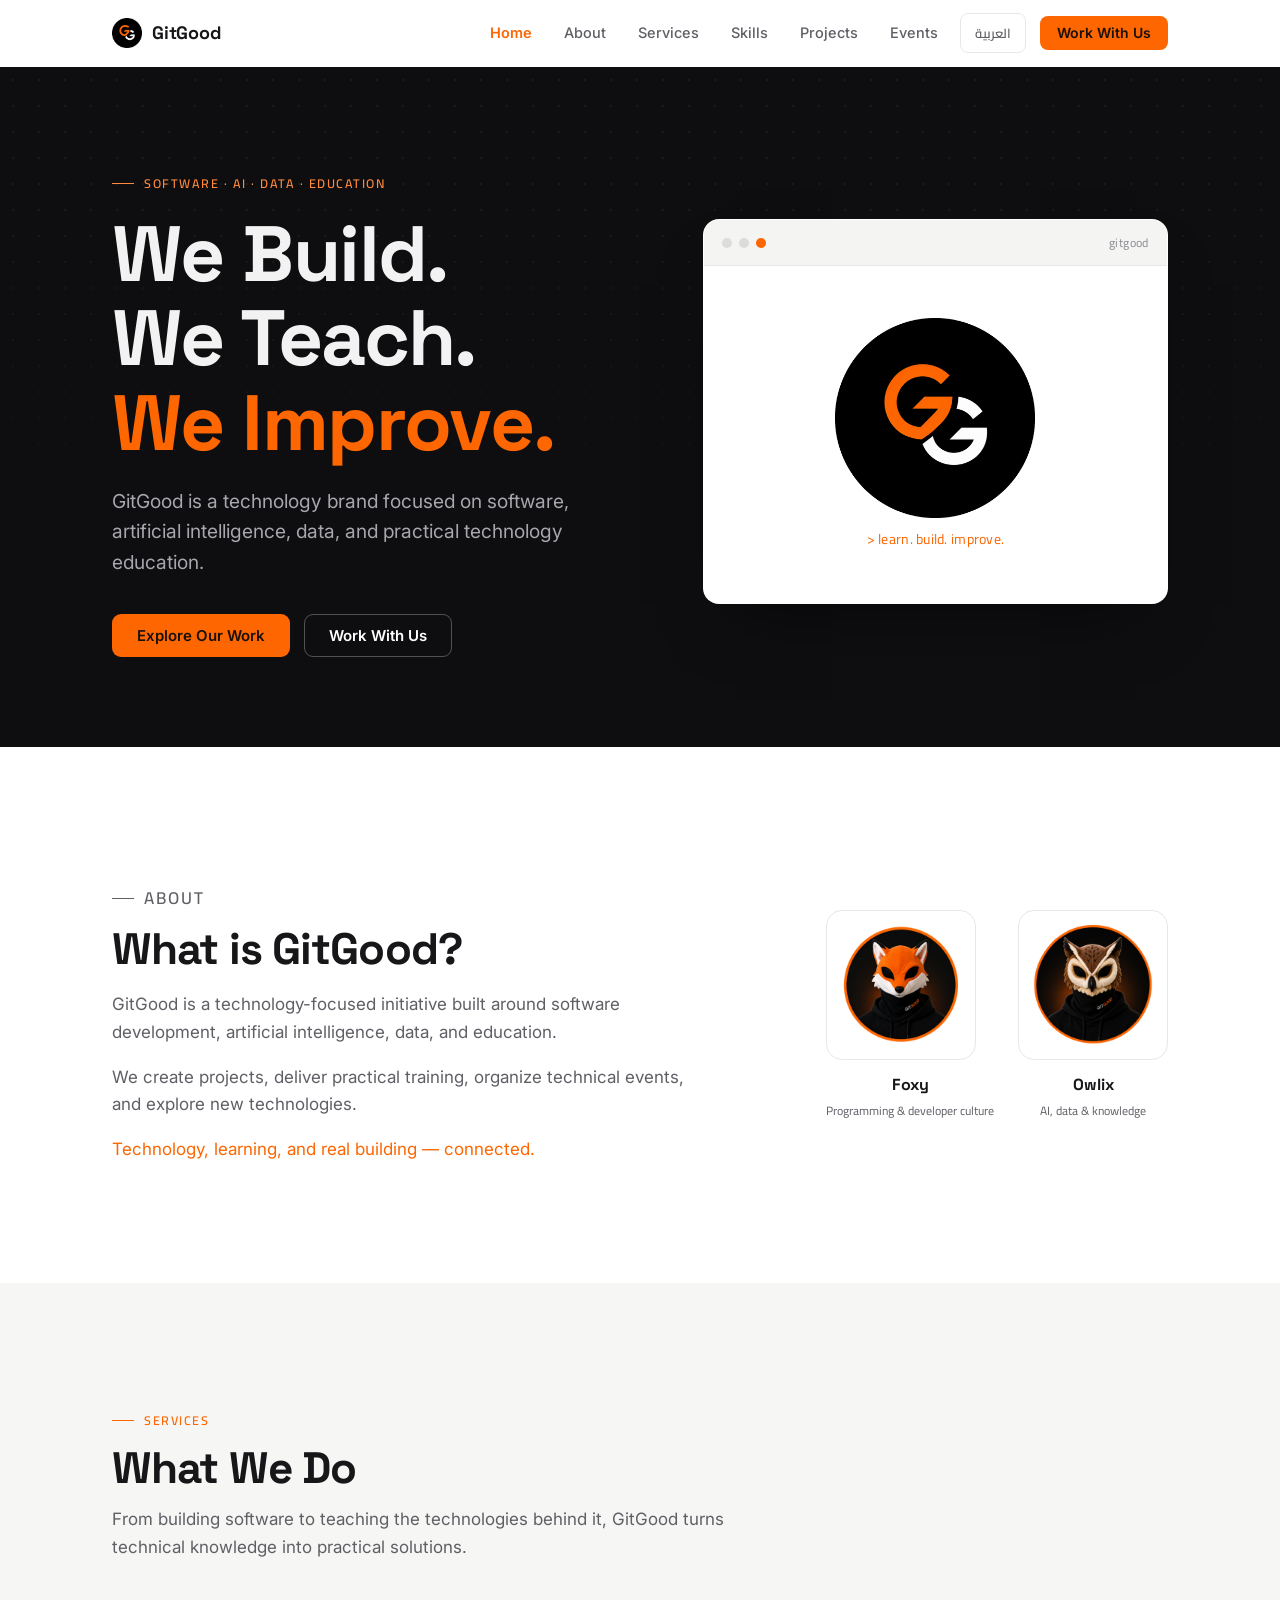
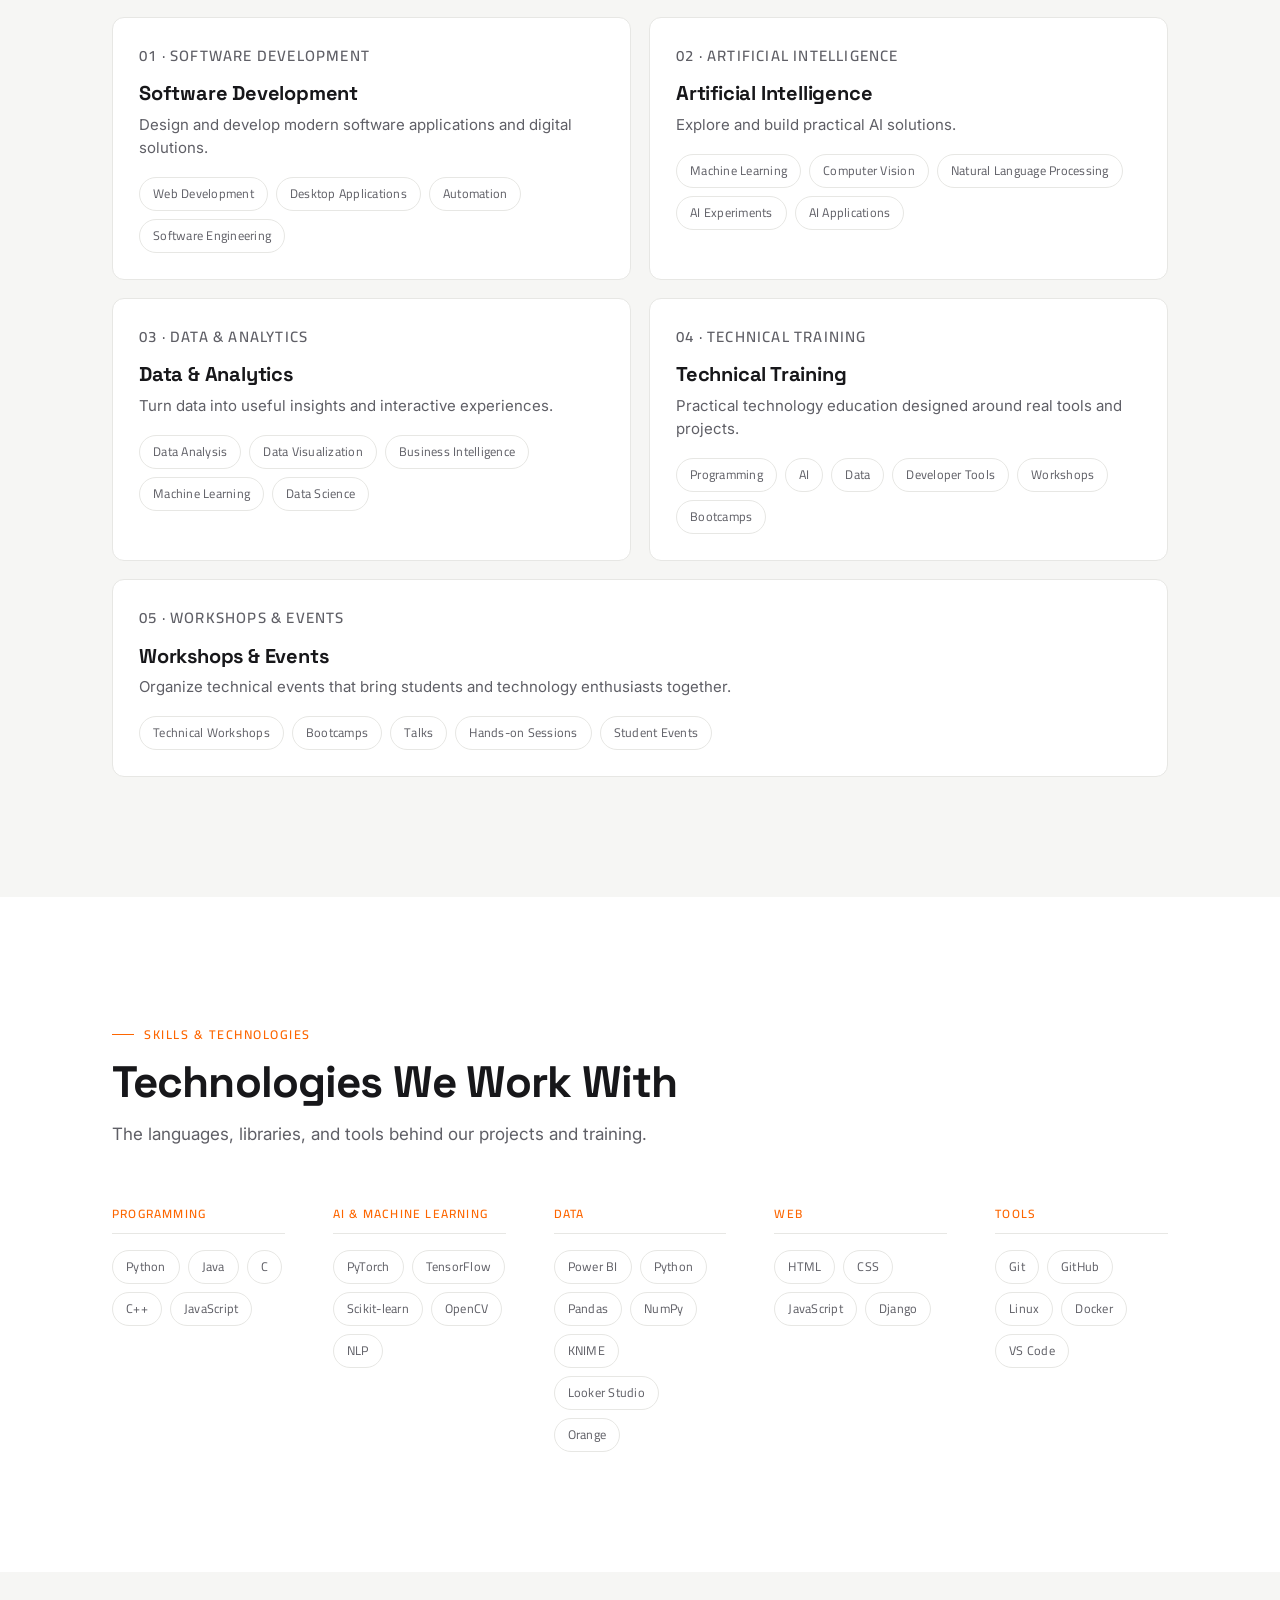
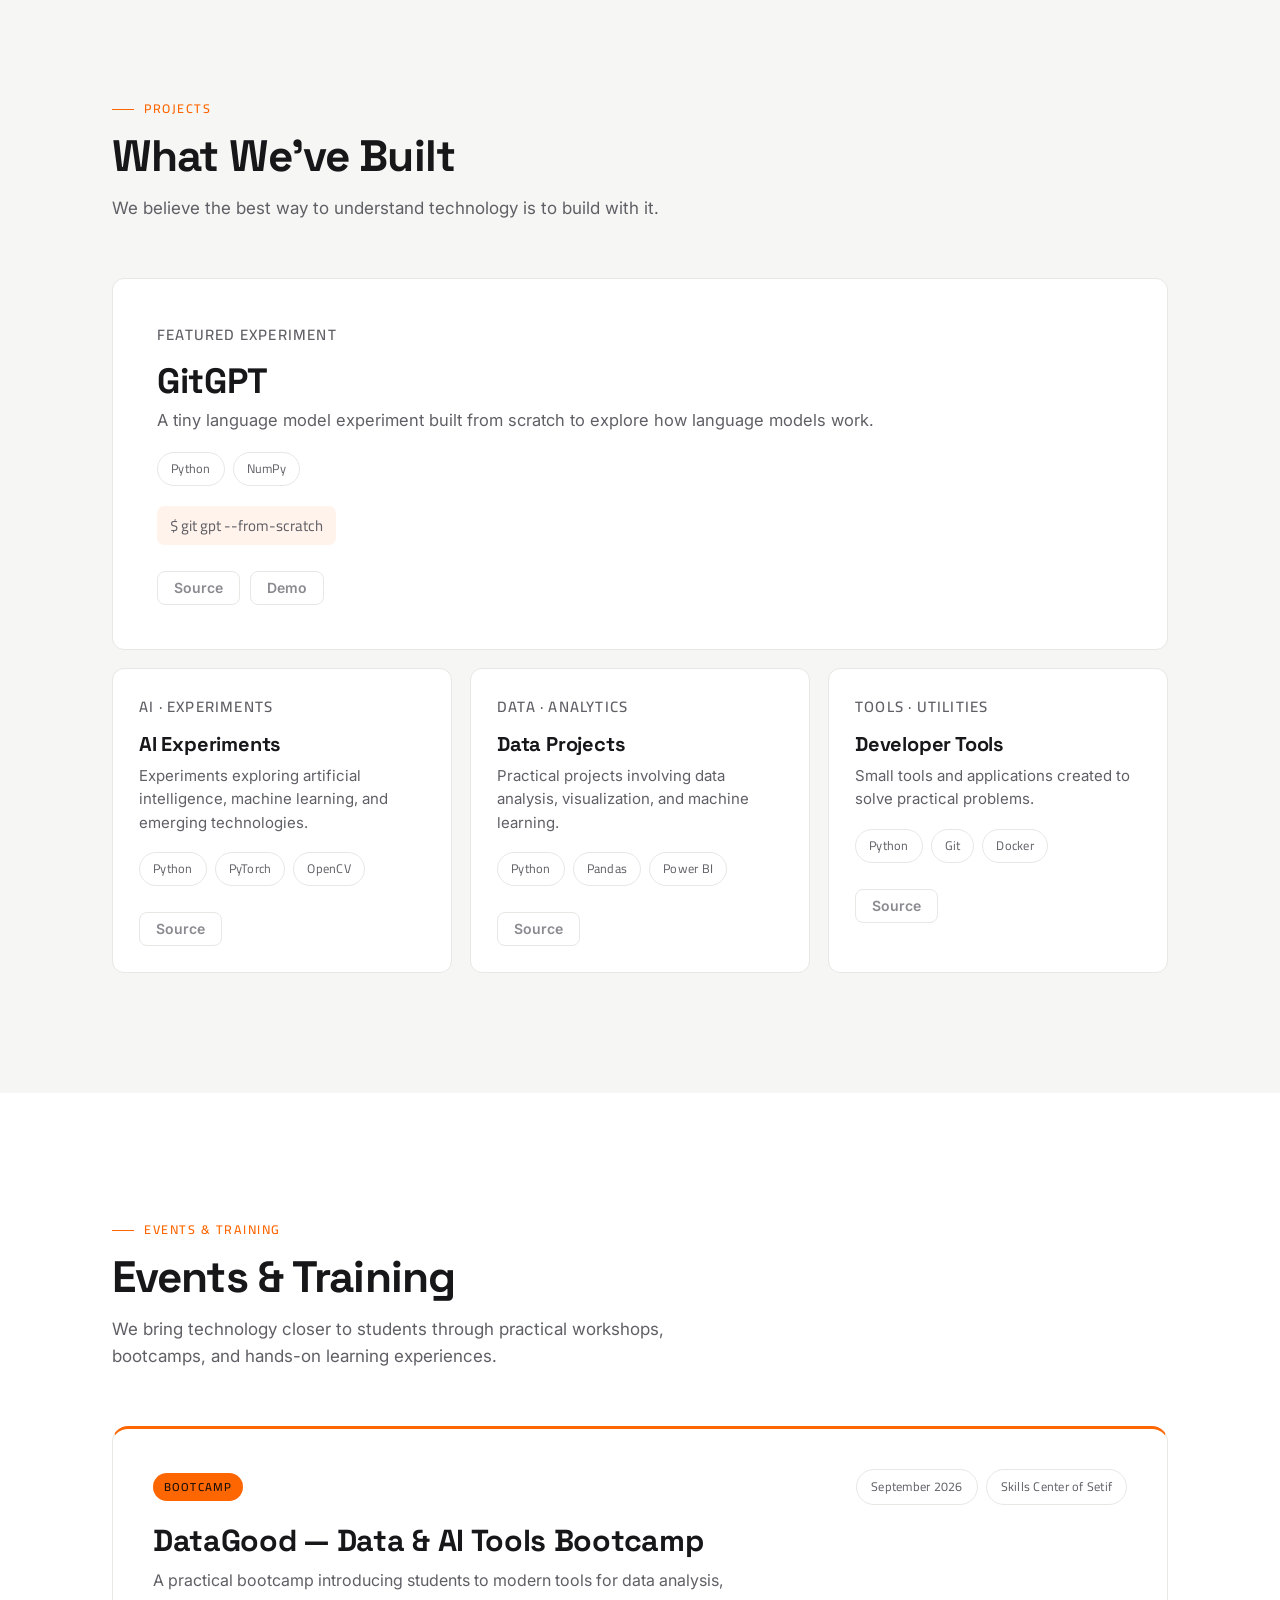
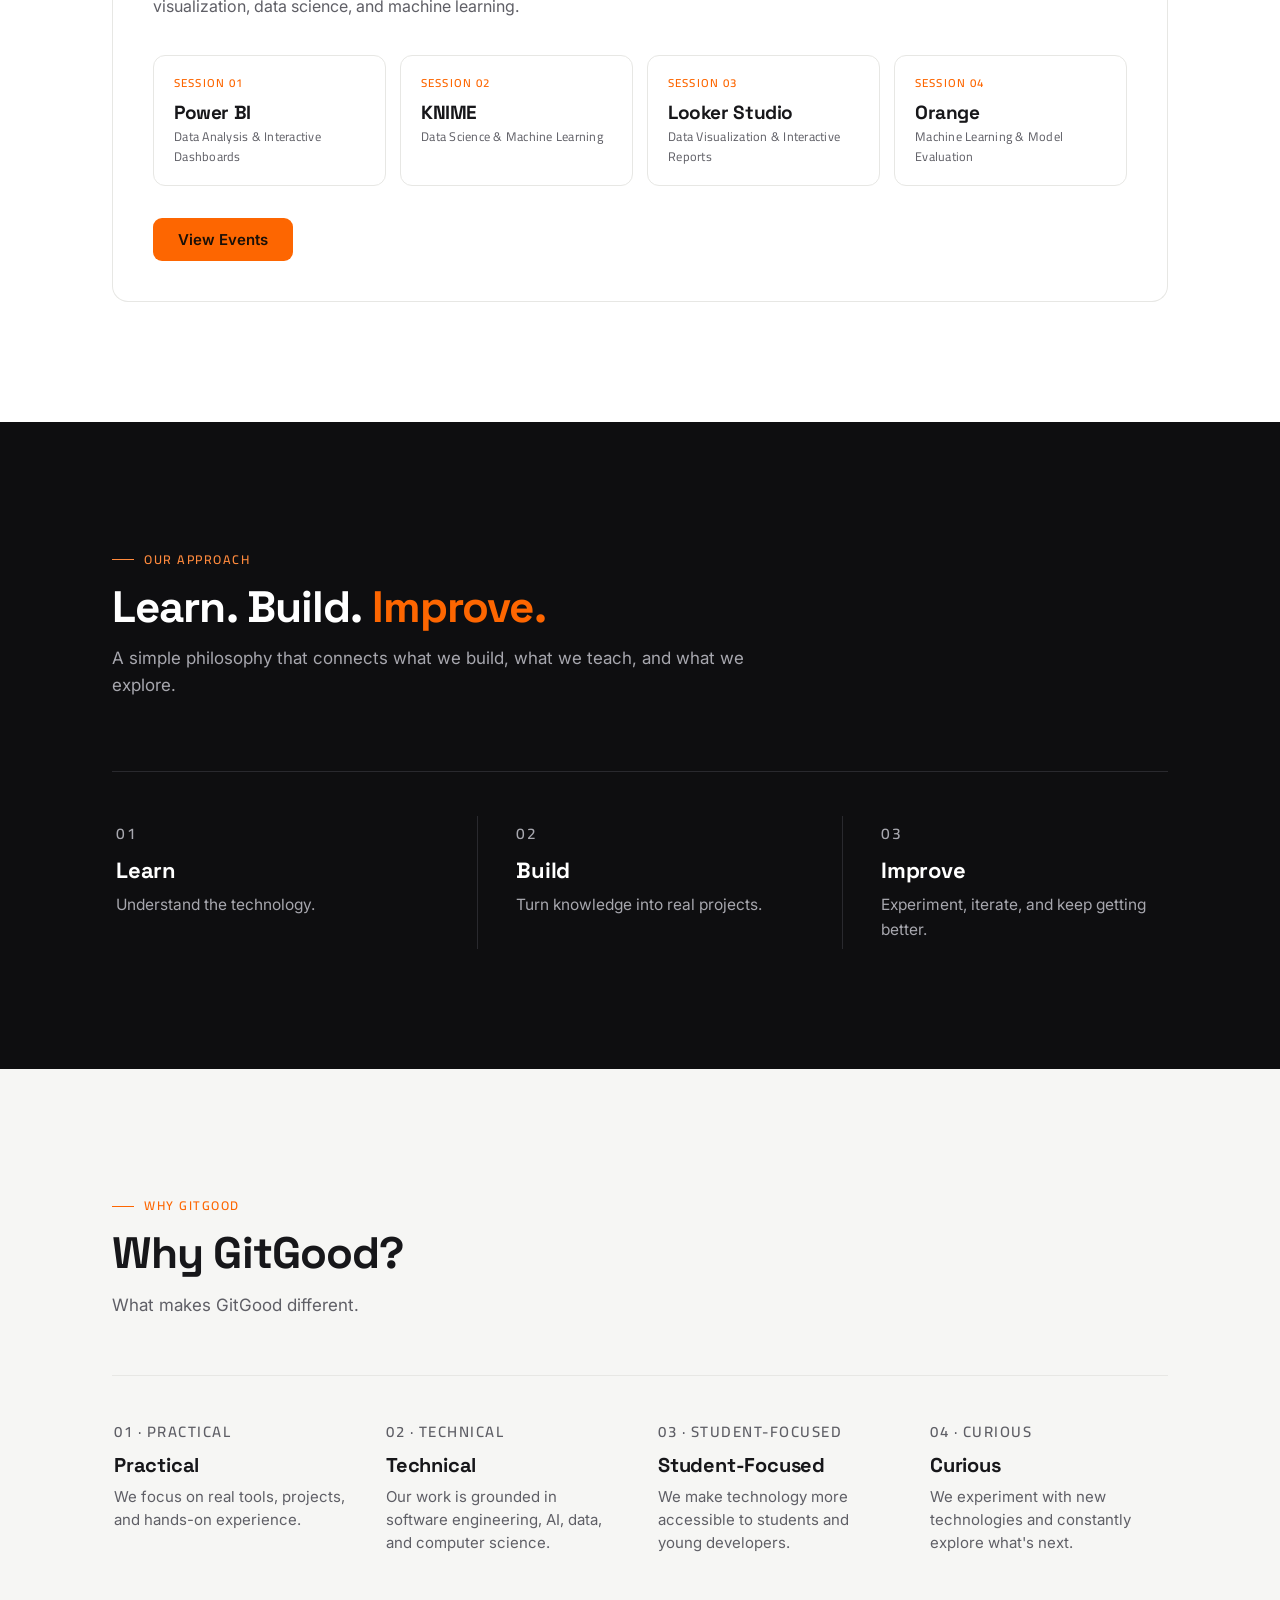
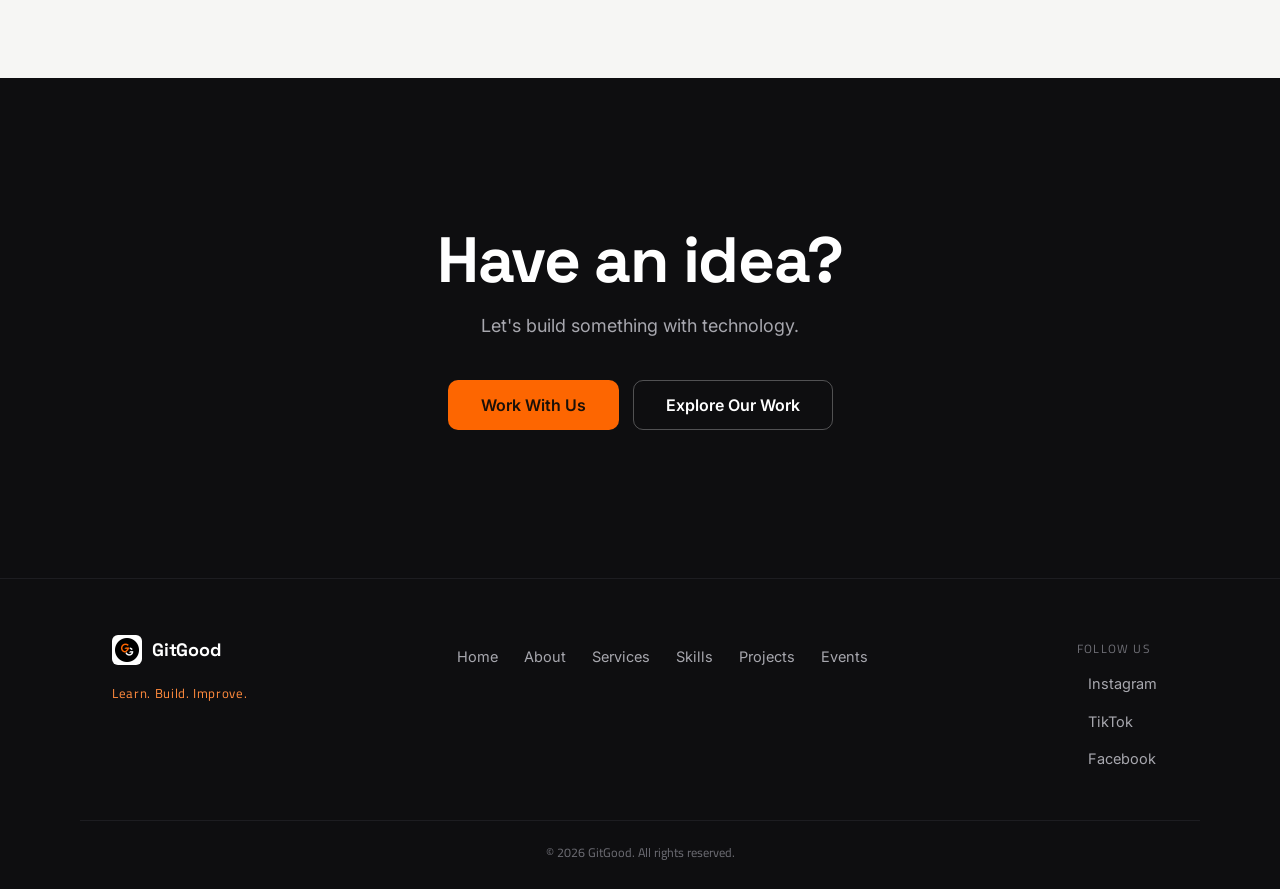
==== index.html @ 2ce205e5 "Add files via upload" ====
<!DOCTYPE html>
<html lang="en">
<head>
  <meta charset="UTF-8">
  <meta name="viewport" content="width=device-width, initial-scale=1.0">
  <title>GitGood — We Build. We Teach. We Improve.</title>
  <meta name="description" content="GitGood is a technology brand focused on software development, artificial intelligence, data, and practical technology education — building projects, teaching, and exploring what's next.">
  <meta name="theme-color" content="#0e0e10">
  <link rel="canonical" href="https://gitgood.io/">

  <meta property="og:type" content="website">
  <meta property="og:site_name" content="GitGood">
  <meta property="og:title" content="GitGood — We Build. We Teach. We Improve.">
  <meta property="og:description" content="GitGood is a technology brand focused on software, artificial intelligence, data, and practical technology education.">
  <meta property="og:url" content="https://gitgood.io/">
  <meta property="og:image" content="assets/og-image.png">
  <meta name="twitter:card" content="summary_large_image">

  <link rel="icon" href="assets/favicon.ico" sizes="any">
  <link rel="icon" type="image/png" sizes="32x32" href="assets/favicon-32.png">
  <link rel="apple-touch-icon" href="assets/favicon-180.png">

  <link rel="preconnect" href="https://fonts.googleapis.com">
  <link rel="preconnect" href="https://fonts.gstatic.com" crossorigin>
  <link href="https://fonts.googleapis.com/css2?family=Inter:wght@400;500;600&family=Space+Grotesk:wght@500;600;700&family=Cairo:wght@400;500;600;700&display=swap" rel="stylesheet">

  <link rel="stylesheet" href="css/style.css">
  <script>document.documentElement.classList.add('js');</script>
  <script>
    (function () {
      var l = null;
      try { l = localStorage.getItem('gitgood-lang'); } catch (e) {}
      if (!(l === 'ar' || l === 'en')) {
        l = (navigator.language && navigator.language.toLowerCase().indexOf('ar') === 0) ? 'ar' : 'en';
      }
      if (l === 'ar') {
        document.documentElement.lang = 'ar';
        document.documentElement.dir = 'rtl';
      }
    })();
  </script>
</head>
<body>
  <a class="skip-link" href="#main" data-i18n="skip">Skip to content</a>

  <header class="site-header" id="top">
    <div class="container nav-bar">
      <a class="brand" href="#top" aria-label="GitGood — home" data-i18n-attr="aria-label" data-i18n-attr-key="brand-aria">
        <img src="assets/images/gitgood-logo.png" alt="GitGood logo" width="30" height="30" class="brand-mark">
        <span class="brand-name">GitGood</span>
      </a>

      <nav class="site-nav" id="siteNav" aria-label="Primary">
        <a href="#home" class="nav-link is-active" data-i18n="nav.home">Home</a>
        <a href="#about" class="nav-link" data-i18n="nav.about">About</a>
        <a href="#services" class="nav-link" data-i18n="nav.services">Services</a>
        <a href="#skills" class="nav-link" data-i18n="nav.skills">Skills</a>
        <a href="#projects" class="nav-link" data-i18n="nav.projects">Projects</a>
        <a href="#events" class="nav-link" data-i18n="nav.events">Events</a>
        <button type="button" class="lang-toggle" data-lang-toggle>العربية</button>
        <a href="https://wa.me/213671730438" target="_blank" rel="noopener" class="btn btn-primary btn-sm nav-cta" data-i18n="work-with-us">Work With Us</a>
      </nav>

      <button class="nav-toggle" type="button" aria-expanded="false" aria-controls="siteNav" aria-label="Menu">
        <span class="toggle-bar"></span>
        <span class="toggle-bar"></span>
        <span class="toggle-bar"></span>
      </button>
    </div>
  </header>

  <main id="main">

    <!-- Hero -->
    <section class="hero" id="home">
      <div class="container hero-inner">
        <div class="hero-copy">
          <p class="kicker kicker-dark" data-i18n="hero-kicker">Software · AI · Data · Education</p>
          <h1 data-i18n-html="hero-title">We Build. We Teach. <em>We Improve.</em></h1>
          <p class="hero-sub" data-i18n="hero-sub">
            GitGood is a technology brand focused on software, artificial intelligence, data,
            and practical technology education.
          </p>
          <div class="hero-actions">
            <a href="#projects" class="btn btn-primary" data-i18n="explore-our-work">Explore Our Work</a>
            <a href="https://wa.me/213671730438" target="_blank" rel="noopener" class="btn btn-ghost" data-i18n="work-with-us">Work With Us</a>
          </div>
        </div>

        <div class="hero-visual">
          <div class="panel">
            <div class="panel-bar">
              <span class="dot" aria-hidden="true"></span>
              <span class="dot" aria-hidden="true"></span>
              <span class="dot" aria-hidden="true"></span>
              <span class="panel-title" aria-hidden="true">gitgood</span>
            </div>
            <div class="panel-body">
              <img
                src="assets/images/gitgood-logo.png"
                alt="GitGood logo"
                width="200"
                height="200"
                class="panel-logo"
                loading="eager"
                fetchpriority="high">
              <p class="panel-cmd" aria-hidden="true" data-i18n="panel-cmd">&gt; learn. build. improve.</p>
            </div>
          </div>
        </div>
      </div>
    </section>

    <!-- About -->
    <section class="section about" id="about">
      <div class="container about-inner">
        <div class="about-copy">
          <p class="kicker" data-i18n="about-kicker">About</p>
          <h2 data-i18n="about-title">What is GitGood?</h2>
          <p data-i18n="about-p1">
            GitGood is a technology-focused initiative built around software development,
            artificial intelligence, data, and education.
          </p>
          <p data-i18n="about-p2">
            We create projects, deliver practical training, organize technical events,
            and explore new technologies.
          </p>
          <p data-i18n-html="about-p3"><span class="accent">Technology, learning, and real building — connected.</span></p>
        </div>

        <div class="mascots">
          <figure class="mascot reveal">
            <img src="assets/images/foxy.png" alt="Foxy, GitGood's fox mascot representing programming and developer culture" width="140" height="140" loading="lazy">
            <figcaption><strong>Foxy</strong><span data-i18n="mascot-foxy-desc">Programming &amp; developer culture</span></figcaption>
          </figure>
          <figure class="mascot reveal">
            <img src="assets/images/owlix.png" alt="Owlix, GitGood's owl mascot representing AI, data, and knowledge" width="140" height="140" loading="lazy">
            <figcaption><strong>Owlix</strong><span data-i18n="mascot-owlix-desc">AI, data &amp; knowledge</span></figcaption>
          </figure>
        </div>
      </div>
    </section>

    <!-- Services -->
    <section class="section section-alt services" id="services">
      <div class="container">
        <div class="section-head">
          <p class="kicker" data-i18n="svc-kicker">Services</p>
          <h2 data-i18n="svc-title">What We Do</h2>
          <p class="section-sub" data-i18n="svc-sub">From building software to teaching the technologies behind it, GitGood turns technical knowledge into practical solutions.</p>
        </div>

        <div class="service-grid">
          <article class="card service reveal">
            <p class="card-tag" data-i18n="svc1-tag">01 · software development</p>
            <h3 data-i18n="svc1-title">Software Development</h3>
            <p data-i18n="svc1-desc">Design and develop modern software applications and digital solutions.</p>
            <ul class="service-list">
              <li data-i18n="svc1-l1">Web Development</li>
              <li data-i18n="svc1-l2">Desktop Applications</li>
              <li data-i18n="svc1-l3">Automation</li>
              <li data-i18n="svc1-l4">Software Engineering</li>
            </ul>
          </article>

          <article class="card service reveal">
            <p class="card-tag" data-i18n="svc2-tag">02 · artificial intelligence</p>
            <h3 data-i18n="svc2-title">Artificial Intelligence</h3>
            <p data-i18n="svc2-desc">Explore and build practical AI solutions.</p>
            <ul class="service-list">
              <li data-i18n="svc2-l1">Machine Learning</li>
              <li data-i18n="svc2-l2">Computer Vision</li>
              <li data-i18n="svc2-l3">Natural Language Processing</li>
              <li data-i18n="svc2-l4">AI Experiments</li>
              <li data-i18n="svc2-l5">AI Applications</li>
            </ul>
          </article>

          <article class="card service reveal">
            <p class="card-tag" data-i18n="svc3-tag">03 · data &amp; analytics</p>
            <h3 data-i18n="svc3-title">Data &amp; Analytics</h3>
            <p data-i18n="svc3-desc">Turn data into useful insights and interactive experiences.</p>
            <ul class="service-list">
              <li data-i18n="svc3-l1">Data Analysis</li>
              <li data-i18n="svc3-l2">Data Visualization</li>
              <li data-i18n="svc3-l3">Business Intelligence</li>
              <li data-i18n="svc3-l4">Machine Learning</li>
              <li data-i18n="svc3-l5">Data Science</li>
            </ul>
          </article>

          <article class="card service reveal">
            <p class="card-tag" data-i18n="svc4-tag">04 · technical training</p>
            <h3 data-i18n="svc4-title">Technical Training</h3>
            <p data-i18n="svc4-desc">Practical technology education designed around real tools and projects.</p>
            <ul class="service-list">
              <li data-i18n="svc4-l1">Programming</li>
              <li data-i18n="svc4-l2">AI</li>
              <li data-i18n="svc4-l3">Data</li>
              <li data-i18n="svc4-l4">Developer Tools</li>
              <li data-i18n="svc4-l5">Workshops</li>
              <li data-i18n="svc4-l6">Bootcamps</li>
            </ul>
          </article>

          <article class="card service reveal">
            <p class="card-tag" data-i18n="svc5-tag">05 · workshops &amp; events</p>
            <h3 data-i18n="svc5-title">Workshops &amp; Events</h3>
            <p data-i18n="svc5-desc">Organize technical events that bring students and technology enthusiasts together.</p>
            <ul class="service-list">
              <li data-i18n="svc5-l1">Technical Workshops</li>
              <li data-i18n="svc5-l2">Bootcamps</li>
              <li data-i18n="svc5-l3">Talks</li>
              <li data-i18n="svc5-l4">Hands-on Sessions</li>
              <li data-i18n="svc5-l5">Student Events</li>
            </ul>
          </article>
        </div>
      </div>
    </section>

    <!-- Skills -->
    <section class="section skills" id="skills">
      <div class="container">
        <div class="section-head">
          <p class="kicker" data-i18n="sk-kicker">Skills &amp; Technologies</p>
          <h2 data-i18n="sk-title">Technologies We Work With</h2>
          <p class="section-sub" data-i18n="sk-sub">The languages, libraries, and tools behind our projects and training.</p>
        </div>

        <div class="skill-grid">
          <div class="skill-cat reveal">
            <p class="skill-tag" data-i18n="sk-cat-programming">Programming</p>
            <ul class="skill-list">
              <li>Python</li><li>Java</li><li>C</li><li>C++</li><li>JavaScript</li>
            </ul>
          </div>
          <div class="skill-cat reveal">
            <p class="skill-tag" data-i18n="sk-cat-ai">AI &amp; Machine Learning</p>
            <ul class="skill-list">
              <li>PyTorch</li><li>TensorFlow</li><li>Scikit-learn</li><li>OpenCV</li><li>NLP</li>
            </ul>
          </div>
          <div class="skill-cat reveal">
            <p class="skill-tag" data-i18n="sk-cat-data">Data</p>
            <ul class="skill-list">
              <li>Power BI</li><li>Python</li><li>Pandas</li><li>NumPy</li><li>KNIME</li><li>Looker Studio</li><li>Orange</li>
            </ul>
          </div>
          <div class="skill-cat reveal">
            <p class="skill-tag" data-i18n="sk-cat-web">Web</p>
            <ul class="skill-list">
              <li>HTML</li><li>CSS</li><li>JavaScript</li><li>Django</li>
            </ul>
          </div>
          <div class="skill-cat reveal">
            <p class="skill-tag" data-i18n="sk-cat-tools">Tools</p>
            <ul class="skill-list">
              <li>Git</li><li>GitHub</li><li>Linux</li><li>Docker</li><li>VS Code</li>
            </ul>
          </div>
        </div>
      </div>
    </section>

    <!-- Projects -->
    <section class="section section-alt projects" id="projects">
      <div class="container">
        <div class="section-head">
          <p class="kicker" data-i18n="pj-kicker">Projects</p>
          <h2 data-i18n="pj-title">What We've Built</h2>
          <p class="section-sub" data-i18n="pj-sub">We believe the best way to understand technology is to build with it.</p>
        </div>

        <article class="project featured reveal">
          <p class="card-tag" data-i18n="featured-tag">featured experiment</p>
          <h3>GitGPT</h3>
          <p data-i18n="gitgpt-desc">A tiny language model experiment built from scratch to explore how language models work.</p>
          <ul class="tech-list" aria-label="Technologies used" data-i18n-attr="aria-label" data-i18n-attr-key="techs-label">
            <li>Python</li>
            <li>NumPy</li>
          </ul>
          <p class="project-cmd" aria-hidden="true">$ git gpt --from-scratch</p>
          <div class="project-actions">
            <button type="button" class="btn btn-outline btn-sm" disabled title="Coming soon" data-i18n="src-btn" data-i18n-attr="title" data-i18n-attr-key="coming-soon">Source</button>
            <button type="button" class="btn btn-outline btn-sm" disabled title="Coming soon" data-i18n="demo-btn" data-i18n-attr="title" data-i18n-attr-key="coming-soon">Demo</button>
          </div>
        </article>

        <div class="project-grid">
          <article class="project reveal">
            <p class="card-tag" data-i18n="pj-ai-tag">ai · experiments</p>
            <h3 data-i18n="pj-ai-title">AI Experiments</h3>
            <p data-i18n="pj-ai-desc">Experiments exploring artificial intelligence, machine learning, and emerging technologies.</p>
            <ul class="tech-list" aria-label="Technologies used" data-i18n-attr="aria-label" data-i18n-attr-key="techs-label">
              <li>Python</li>
              <li>PyTorch</li>
              <li>OpenCV</li>
            </ul>
            <div class="project-actions">
              <button type="button" class="btn btn-outline btn-sm" disabled title="Coming soon" data-i18n="src-btn" data-i18n-attr="title" data-i18n-attr-key="coming-soon">Source</button>
            </div>
          </article>

          <article class="project reveal">
            <p class="card-tag" data-i18n="pj-data-tag">data · analytics</p>
            <h3 data-i18n="pj-data-title">Data Projects</h3>
            <p data-i18n="pj-data-desc">Practical projects involving data analysis, visualization, and machine learning.</p>
            <ul class="tech-list" aria-label="Technologies used" data-i18n-attr="aria-label" data-i18n-attr-key="techs-label">
              <li>Python</li>
              <li>Pandas</li>
              <li>Power BI</li>
            </ul>
            <div class="project-actions">
              <button type="button" class="btn btn-outline btn-sm" disabled title="Coming soon" data-i18n="src-btn" data-i18n-attr="title" data-i18n-attr-key="coming-soon">Source</button>
            </div>
          </article>

          <article class="project reveal">
            <p class="card-tag" data-i18n="pj-tools-tag">tools · utilities</p>
            <h3 data-i18n="pj-tools-title">Developer Tools</h3>
            <p data-i18n="pj-tools-desc">Small tools and applications created to solve practical problems.</p>
            <ul class="tech-list" aria-label="Technologies used" data-i18n-attr="aria-label" data-i18n-attr-key="techs-label">
              <li>Python</li>
              <li>Git</li>
              <li>Docker</li>
            </ul>
            <div class="project-actions">
              <button type="button" class="btn btn-outline btn-sm" disabled title="Coming soon" data-i18n="src-btn" data-i18n-attr="title" data-i18n-attr-key="coming-soon">Source</button>
            </div>
          </article>
        </div>
      </div>
    </section>

    <!-- Events & Training -->
    <section class="section events" id="events">
      <div class="container">
        <div class="section-head">
          <p class="kicker" data-i18n="ev-kicker">Events &amp; Training</p>
          <h2 data-i18n="ev-title">Events &amp; Training</h2>
          <p class="section-sub" data-i18n="ev-sub">We bring technology closer to students through practical workshops, bootcamps, and hands-on learning experiences.</p>
        </div>

        <div class="event-feature reveal">
          <div class="event-head">
            <p class="badge" data-i18n="ev-badge">Bootcamp</p>
            <div class="event-meta" aria-label="Event details">
              <span class="event-meta-pill" data-i18n="ev-date">September 2026</span>
              <span class="event-meta-pill" data-i18n="ev-location">Skills Center of Setif</span>
            </div>
          </div>
          <h3 data-i18n="ev-feature-title">DataGood — Data &amp; AI Tools Bootcamp</h3>
          <p class="event-desc" data-i18n="ev-desc">
            A practical bootcamp introducing students to modern tools for data analysis,
            visualization, data science, and machine learning.
          </p>

          <div class="sessions">
            <article class="session">
              <p class="session-num" data-i18n="session-1">Session 01</p>
              <h4>Power BI</h4>
              <p class="session-desc" data-i18n="s1-desc">Data Analysis &amp; Interactive Dashboards</p>
            </article>
            <article class="session">
              <p class="session-num" data-i18n="session-2">Session 02</p>
              <h4>KNIME</h4>
              <p class="session-desc" data-i18n="s2-desc">Data Science &amp; Machine Learning</p>
            </article>
            <article class="session">
              <p class="session-num" data-i18n="session-3">Session 03</p>
              <h4>Looker Studio</h4>
              <p class="session-desc" data-i18n="s3-desc">Data Visualization &amp; Interactive Reports</p>
            </article>
            <article class="session">
              <p class="session-num" data-i18n="session-4">Session 04</p>
              <h4>Orange</h4>
              <p class="session-desc" data-i18n="s4-desc">Machine Learning &amp; Model Evaluation</p>
            </article>
          </div>

          <div class="event-actions">
            <a href="#" class="btn btn-primary" data-i18n="view-events">View Events</a>
          </div>
        </div>
      </div>
    </section>

    <!-- Our Approach -->
    <section class="section section-dark approach" id="approach">
      <div class="container">
        <div class="section-head section-head-dark">
          <p class="kicker kicker-dark" data-i18n="ap-kicker">Our Approach</p>
          <h2 data-i18n-html="ap-title">Learn. Build. <span class="accent">Improve.</span></h2>
          <p class="section-sub" data-i18n="ap-sub">A simple philosophy that connects what we build, what we teach, and what we explore.</p>
        </div>

        <div class="concepts">
          <article class="concept reveal">
            <p class="concept-num">01</p>
            <h3 data-i18n="ap1-title">Learn</h3>
            <p data-i18n="ap1-desc">Understand the technology.</p>
          </article>
          <article class="concept reveal">
            <p class="concept-num">02</p>
            <h3 data-i18n="ap2-title">Build</h3>
            <p data-i18n="ap2-desc">Turn knowledge into real projects.</p>
          </article>
          <article class="concept reveal">
            <p class="concept-num">03</p>
            <h3 data-i18n="ap3-title">Improve</h3>
            <p data-i18n="ap3-desc">Experiment, iterate, and keep getting better.</p>
          </article>
        </div>
      </div>
    </section>

    <!-- Why GitGood -->
    <section class="section section-alt why" id="why">
      <div class="container">
        <div class="section-head">
          <p class="kicker" data-i18n="why-kicker">Why GitGood</p>
          <h2 data-i18n="why-title">Why GitGood?</h2>
          <p class="section-sub" data-i18n="why-sub">What makes GitGood different.</p>
        </div>

        <div class="reasons">
          <div class="reason">
            <p class="reason-tag" data-i18n="why1-tag">01 · practical</p>
            <h3 data-i18n="why1-title">Practical</h3>
            <p data-i18n="why1-desc">We focus on real tools, projects, and hands-on experience.</p>
          </div>
          <div class="reason">
            <p class="reason-tag" data-i18n="why2-tag">02 · technical</p>
            <h3 data-i18n="why2-title">Technical</h3>
            <p data-i18n="why2-desc">Our work is grounded in software engineering, AI, data, and computer science.</p>
          </div>
          <div class="reason">
            <p class="reason-tag" data-i18n="why3-tag">03 · student-focused</p>
            <h3 data-i18n="why3-title">Student-Focused</h3>
            <p data-i18n="why3-desc">We make technology more accessible to students and young developers.</p>
          </div>
          <div class="reason">
            <p class="reason-tag" data-i18n="why4-tag">04 · curious</p>
            <h3 data-i18n="why4-title">Curious</h3>
            <p data-i18n="why4-desc">We experiment with new technologies and constantly explore what's next.</p>
          </div>
        </div>
      </div>
    </section>

    <!-- Final CTA -->
    <section class="cta section-dark" id="cta">
      <div class="container cta-inner">
        <h2 data-i18n="cta-title">Have an idea?</h2>
        <p data-i18n="cta-sub">Let's build something with technology.</p>
        <div class="hero-actions">
          <a href="https://wa.me/213671730438" target="_blank" rel="noopener" class="btn btn-primary btn-lg" data-i18n="work-with-us">Work With Us</a>
          <a href="#projects" class="btn btn-ghost btn-lg" data-i18n="explore-our-work">Explore Our Work</a>
        </div>
      </div>
    </section>

  </main>

  <footer class="site-footer">
    <div class="container footer-inner">
      <div class="footer-brand">
        <a class="brand brand-dark" href="#top" aria-label="GitGood — back to top" data-i18n-attr="aria-label" data-i18n-attr-key="footer-brand-aria">
          <img src="assets/images/gitgood-logo.png" alt="GitGood logo" width="28" height="28" class="brand-mark">
          <span class="brand-name">GitGood</span>
        </a>
        <p class="footer-tagline" data-i18n="footer-tagline">Learn. Build. Improve.</p>
      </div>

      <nav class="footer-nav" aria-label="Footer">
        <a href="#home" data-i18n="nav.home">Home</a>
        <a href="#about" data-i18n="nav.about">About</a>
        <a href="#services" data-i18n="nav.services">Services</a>
        <a href="#skills" data-i18n="nav.skills">Skills</a>
        <a href="#projects" data-i18n="nav.projects">Projects</a>
        <a href="#events" data-i18n="nav.events">Events</a>
      </nav>

      <div class="footer-social">
        <p class="footer-social-title" data-i18n="footer-follow">Follow us</p>
        <nav class="footer-social-links" aria-label="Social media">
          <a href="https://www.instagram.com/gitgood.io/" target="_blank" rel="noopener">Instagram</a>
          <a href="https://www.tiktok.com/@gitgood.io" target="_blank" rel="noopener">TikTok</a>
          <a href="https://www.facebook.com/profile.php?id=61588540706402" target="_blank" rel="noopener">Facebook</a>
        </nav>
      </div>
    </div>
    <div class="container footer-legal">
      <p data-i18n="copyright">&copy; 2026 GitGood. All rights reserved.</p>
    </div>
  </footer>

  <script src="js/i18n.js" defer></script>
  <script src="js/script.js" defer></script>
</body>
</html>
---- css/style.css ----
:root{
  --bg:#ffffff;
  --bg-alt:#f6f6f4;
  --dark:#0e0e10;
  --dark-2:#16161a;
  --ink:#17171a;
  --muted:#5f5f66;
  --faint:#8a8a91;
  --line:#e7e7e4;
  --line-dark:#29292e;
  --brand:#fd6601;
  --brand-2:#e55a00;
  --brand-soft:rgba(253,102,1,.08);
  --brand-light:#ff8a3d;
  --on-brand:#1a1008;
  --text-dark:#f2f2f3;
  --text-dark-muted:#a7a7ae;
  --sans:"Inter",system-ui,-apple-system,"Segoe UI",Roboto,Arial,"Cairo",sans-serif;
  --display:"Space Grotesk","Inter",system-ui,sans-serif,"Cairo";
  --mono:ui-monospace,"Cascadia Code","JetBrains Mono",Consolas,"SF Mono",Menlo,"Cairo",monospace;
  --nav-h:66px;
  --radius:12px;
  --shadow-sm:0 1px 14px rgba(14,14,16,.06);
  --shadow-lg:0 34px 64px -32px rgba(0,0,0,.55);
}

*,*::before,*::after{box-sizing:border-box;margin:0;padding:0}
html{scroll-behavior:smooth;scroll-padding-top:calc(var(--nav-h) + 18px)}
body{
  font-family:var(--sans);
  font-size:16px;
  line-height:1.6;
  color:var(--ink);
  background:var(--bg);
  -webkit-font-smoothing:antialiased;
  text-rendering:optimizeLegibility;
}
img{max-width:100%;display:block}
a{color:inherit;text-decoration:none}
ul,ol{list-style:none}
button{font:inherit;cursor:pointer;border:none;background:none}
::selection{background:var(--brand);color:#fff}

:focus-visible{outline:2px solid var(--brand);outline-offset:3px;border-radius:4px}

.container{
  width:100%;
  max-width:1120px;
  margin-inline:auto;
  padding-inline:clamp(20px,5vw,32px);
}

.skip-link{
  position:fixed;
  top:-100px;
  inset-inline-start:16px;
  z-index:100;
  background:var(--ink);
  color:#fff;
  padding:10px 16px;
  border-radius:8px;
  font-size:14px;
  transition:top .2s ease;
}
.skip-link:focus{top:14px}

h1,h2,h3,h4{font-family:var(--display);font-weight:700;line-height:1.08;letter-spacing:-0.02em;text-wrap:balance}
h2{font-size:clamp(1.9rem,4.2vw,2.75rem)}
h3{letter-spacing:-0.01em}
h4{font-size:19px}

.accent{color:var(--brand)}

.kicker{
  font-family:var(--mono);
  font-size:12.5px;
  font-weight:600;
  letter-spacing:.12em;
  text-transform:uppercase;
  color:var(--brand);
  display:inline-flex;
  align-items:center;
  gap:10px;
}
.kicker::before{content:"";width:22px;height:1px;background:currentColor}
.kicker-dark{color:var(--brand-light)}
.kicker-dark::before{background:var(--brand-light)}

.btn{
  display:inline-flex;
  align-items:center;
  justify-content:center;
  gap:8px;
  padding:13px 24px;
  border-radius:9px;
  font-family:var(--sans);
  font-size:15px;
  font-weight:600;
  line-height:1;
  border:1px solid transparent;
  transition:background-color .2s ease,color .2s ease,border-color .2s ease,box-shadow .2s ease,transform .2s ease;
}
.btn-primary{background:var(--brand);color:var(--on-brand)}
.btn-primary:hover:not([disabled]){background:var(--brand-2);transform:translateY(-1px);box-shadow:0 12px 24px -12px rgba(253,102,1,.55)}
.btn-ghost{color:#fff;border-color:rgba(255,255,255,.28)}
.btn-ghost:hover{border-color:var(--brand);color:var(--brand-light)}
.btn-outline{color:var(--ink);border-color:var(--line)}
.btn-outline:hover:not([disabled]){border-color:rgba(253,102,1,.5);color:var(--brand)}
.btn[disabled]{opacity:1;background:transparent;border-color:var(--line);color:var(--faint);cursor:not-allowed;box-shadow:none}
.btn-sm{padding:9px 16px;font-size:14px;border-radius:8px}
.btn-lg{padding:16px 32px;font-size:16px;border-radius:10px}

.section{padding-block:clamp(72px,10vw,120px)}
.section-alt{background:var(--bg-alt)}
.section-dark{background:var(--dark);color:var(--text-dark)}
.section-head{max-width:680px;margin-bottom:clamp(40px,5vw,56px)}
.section-head h2{margin-top:14px}
.section-head-dark h2{color:#fff}
.section-sub{color:var(--muted);font-size:17px;margin-top:14px;max-width:58ch}
.section-dark .section-sub{color:var(--text-dark-muted)}

.js .reveal{
  opacity:0;
  transform:translateY(18px);
  transition:opacity .7s cubic-bezier(.2,.7,.2,1),transform .7s cubic-bezier(.2,.7,.2,1);
}
.js .reveal.in{opacity:1;transform:none}

.site-header{
  position:sticky;
  top:0;
  z-index:50;
  background:rgba(255,255,255,.92);
  -webkit-backdrop-filter:blur(14px);
  backdrop-filter:blur(14px);
  border-bottom:1px solid transparent;
  transition:border-color .25s ease,box-shadow .25s ease;
}
.site-header.scrolled{border-bottom-color:var(--line);box-shadow:var(--shadow-sm)}
.nav-bar{height:var(--nav-h);display:flex;align-items:center;justify-content:space-between;gap:24px}

.brand{display:inline-flex;align-items:center;gap:10px;color:var(--ink)}
.brand-name{font-family:var(--display);font-weight:700;font-size:18px;letter-spacing:-0.01em}
.brand-mark{width:30px;height:30px}

.site-nav{display:flex;align-items:center;gap:4px}
.nav-link{
  padding:8px 14px;
  font-size:14.5px;
  font-weight:500;
  color:var(--muted);
  border-radius:8px;
  transition:color .2s ease,background-color .2s ease;
}
.nav-link:hover{color:var(--ink);background:#f4f4f2}
.nav-link.is-active{color:var(--brand);font-weight:600}
.nav-cta{margin-inline-start:10px;color:var(--on-brand)}

.lang-toggle{
  display:inline-flex;
  align-items:center;
  justify-content:center;
  padding:9px 14px;
  border:1px solid var(--line);
  border-radius:8px;
  font-family:var(--mono);
  font-size:13px;
  font-weight:600;
  color:var(--muted);
  margin-inline-start:4px;
  transition:color .2s ease,border-color .2s ease;
}
.lang-toggle:hover{color:var(--brand);border-color:rgba(253,102,1,.5)}

.nav-toggle{
  display:none;
  width:40px;
  height:40px;
  border-radius:8px;
  flex-direction:column;
  align-items:center;
  justify-content:center;
  gap:5px;
  background:transparent;
  transition:background-color .2s ease;
}
.nav-toggle:hover{background:#f4f4f2}
.toggle-bar{
  display:block;
  width:19px;
  height:2px;
  background:var(--ink);
  border-radius:2px;
  transition:transform .25s ease,opacity .2s ease;
}
.nav-toggle[aria-expanded="true"] .toggle-bar:nth-child(1){transform:translateY(7px) rotate(45deg)}
.nav-toggle[aria-expanded="true"] .toggle-bar:nth-child(2){opacity:0}
.nav-toggle[aria-expanded="true"] .toggle-bar:nth-child(3){transform:translateY(-7px) rotate(-45deg)}

.hero{
  position:relative;
  background:var(--dark);
  color:var(--text-dark);
  overflow:hidden;
  padding-block:clamp(72px,11vh,120px) clamp(72px,10vh,116px);
}
.hero::before{
  content:"";
  position:absolute;
  inset:0;
  background-image:radial-gradient(rgba(255,255,255,.05) 1px,transparent 1px);
  background-size:26px 26px;
  -webkit-mask-image:linear-gradient(to bottom,#000 20%,transparent 80%);
  mask-image:linear-gradient(to bottom,#000 20%,transparent 80%);
  pointer-events:none;
}
.hero-inner{
  position:relative;
  z-index:1;
  display:grid;
  grid-template-columns:1.05fr .95fr;
  gap:clamp(40px,6vw,80px);
  align-items:center;
}
.hero h1{
  font-size:clamp(2.75rem,7vw,4.9rem);
  margin-top:18px;
}
.hero h1 em{color:var(--brand);font-style:normal}
.hero-sub{
  color:var(--text-dark-muted);
  font-size:clamp(1.05rem,1.7vw,1.2rem);
  max-width:42ch;
  margin-top:20px;
}
.hero-actions{display:flex;flex-wrap:wrap;gap:14px;margin-top:36px}

.panel{
  background:#fff;
  color:var(--ink);
  border-radius:16px;
  border:1px solid rgba(255,255,255,.08);
  box-shadow:var(--shadow-lg);
  overflow:hidden;
}
.panel-bar{
  display:flex;
  align-items:center;
  gap:7px;
  padding:13px 18px;
  background:#f4f4f2;
  border-bottom:1px solid var(--line);
}
.dot{width:10px;height:10px;border-radius:50%;background:#dcdcda}
.panel-bar .dot:nth-child(3){background:var(--brand)}
.panel-title{margin-inline-start:auto;font-family:var(--mono);font-size:12px;color:var(--faint);letter-spacing:.04em}
.panel-body{
  display:flex;
  flex-direction:column;
  align-items:center;
  gap:10px;
  padding:clamp(32px,5vw,52px) 24px;
}
.panel-logo{width:clamp(140px,16vw,200px);height:auto}
.panel-cmd{font-family:var(--mono);font-size:14px;color:var(--brand);letter-spacing:.02em}

.concepts{
  margin-top:clamp(56px,7vw,72px);
  display:grid;
  grid-template-columns:repeat(3,1fr);
  gap:clamp(24px,3vw,44px);
  border-top:1px solid var(--line);
  padding-top:clamp(32px,4vw,44px);
}
.concept{padding:6px 4px}
.concept + .concept{border-inline-start:1px solid var(--line);padding-inline-start:clamp(24px,3vw,44px)}
.concept-num{font-family:var(--mono);font-size:13px;font-weight:600;letter-spacing:.1em;color:var(--brand)}
.concept h3{font-size:22px;margin:12px 0 10px}
.concept p{color:var(--muted);font-size:15.5px}
.section-dark .concepts{border-top-color:var(--line-dark)}
.section-dark .concept + .concept{border-inline-start-color:var(--line-dark)}
.section-dark .concept h3{color:#fff}
.section-dark .concept p{color:var(--text-dark-muted)}

.card-grid{
  display:grid;
  grid-template-columns:repeat(3,1fr);
  gap:18px;
}
.card,.project{
  position:relative;
  background:#fff;
  border:1px solid var(--line);
  border-radius:var(--radius);
  padding:26px;
  transition:transform .25s ease,border-color .25s ease,box-shadow .25s ease;
}
.card:hover,.project:hover{
  transform:translateY(-3px);
  border-color:rgba(253,102,1,.45);
  box-shadow:0 20px 34px -24px rgba(14,14,16,.25);
}
.card-tag{
  font-family:var(--mono);
  font-size:12px;
  font-weight:600;
  letter-spacing:.08em;
  text-transform:uppercase;
  color:var(--brand);
  margin-bottom:16px;
}
.card h3,.project h3{font-size:20px;margin-bottom:8px}
.card p,.project p{color:var(--muted);font-size:15px;line-height:1.55}

.service-grid{
  display:grid;
  grid-template-columns:repeat(2,1fr);
  gap:18px;
}
.service:last-child{grid-column:1/-1}
.service-list{display:flex;flex-wrap:wrap;gap:8px;margin-top:18px}
.service-list li,.skill-list li,.tech-list li{
  font-family:var(--mono);
  font-size:12.5px;
  letter-spacing:.02em;
  color:var(--muted);
  border:1px solid var(--line);
  background:#fff;
  border-radius:999px;
  padding:6px 13px;
  transition:border-color .2s ease,color .2s ease;
}
.service-list li:hover,.skill-list li:hover,.tech-list li:hover{border-color:rgba(253,102,1,.5);color:var(--brand)}

.skill-grid{
  display:grid;
  grid-template-columns:repeat(auto-fit,minmax(170px,1fr));
  gap:clamp(28px,4vw,48px);
}
.skill-tag{
  font-family:var(--mono);
  font-size:12px;
  font-weight:600;
  letter-spacing:.1em;
  text-transform:uppercase;
  color:var(--brand);
  display:block;
  padding-bottom:10px;
  border-bottom:1px solid var(--line);
}
.skill-list{display:flex;flex-wrap:wrap;gap:8px;margin-top:16px}

.tech-list{display:flex;flex-wrap:wrap;gap:8px;margin-top:18px}
.project-actions{display:flex;flex-wrap:wrap;gap:10px;margin-top:26px}

.featured{
  margin-top:6px;
  padding:clamp(28px,5vw,44px);
}
.featured h3{font-size:clamp(1.6rem,3.4vw,2.2rem)}
.featured p:not(.card-tag):not(.project-cmd):not(.project-actions){font-size:16.5px}
.project-cmd{
  display:inline-block;
  font-family:var(--mono);
  font-size:13.5px;
  color:var(--brand);
  background:var(--brand-soft);
  border-radius:7px;
  padding:8px 13px;
  margin-top:20px;
}
.project-grid{
  margin-top:18px;
  display:grid;
  grid-template-columns:repeat(3,1fr);
  gap:18px;
}

.event-feature{
  border:1px solid var(--line);
  border-top:3px solid var(--brand);
  background:#fff;
  border-radius:16px;
  padding:clamp(26px,4vw,40px);
}
.event-head{
  display:flex;
  align-items:center;
  justify-content:space-between;
  gap:14px;
  flex-wrap:wrap;
}
.event-meta{display:flex;gap:8px;flex-wrap:wrap}
.event-meta-pill{
  font-family:var(--mono);
  font-size:12.5px;
  letter-spacing:.02em;
  color:var(--muted);
  border:1px solid var(--line);
  border-radius:999px;
  padding:7px 14px;
}
.badge{
  display:inline-flex;
  font-family:var(--mono);
  font-size:11.5px;
  font-weight:600;
  letter-spacing:.1em;
  text-transform:uppercase;
  color:var(--on-brand);
  background:var(--brand);
  padding:5px 11px;
  border-radius:999px;
}
.event-feature h3{font-size:clamp(1.4rem,2.8vw,1.9rem);margin:20px 0 10px}
.event-desc{color:var(--muted);font-size:16px;max-width:62ch}
.sessions{
  margin-top:clamp(26px,3vw,36px);
  display:grid;
  grid-template-columns:repeat(4,1fr);
  gap:14px;
}
.session{
  border:1px solid var(--line);
  border-radius:var(--radius);
  background:#fff;
  padding:18px 20px;
  transition:transform .25s ease,border-color .25s ease,box-shadow .25s ease;
}
.session:hover{
  transform:translateY(-2px);
  border-color:rgba(253,102,1,.45);
  box-shadow:0 16px 28px -22px rgba(14,14,16,.25);
}
.session-num{
  font-family:var(--mono);
  font-size:11.5px;
  font-weight:600;
  letter-spacing:.1em;
  text-transform:uppercase;
  color:var(--brand);
}
.session h4{margin:10px 0 4px}
.session-desc{font-family:var(--mono);font-size:12.5px;letter-spacing:.02em;color:var(--muted)}
.event-actions{margin-top:clamp(26px,3vw,32px)}

.about-inner{
  display:grid;
  grid-template-columns:1fr auto;
  gap:clamp(40px,7vw,80px);
  align-items:center;
}
.about-copy h2{margin-top:14px}
.about-copy p{color:var(--muted);font-size:17px;max-width:54ch;margin-top:18px}
.mascots{display:flex;gap:clamp(16px,3vw,24px)}
.mascot img{
  width:clamp(120px,16vw,150px);
  height:auto;
  background:#fff;
  border:1px solid var(--line);
  border-radius:16px;
  padding:14px;
}
.mascot figcaption{margin-top:12px;display:flex;flex-direction:column;gap:3px;text-align:center}
.mascot figcaption strong{font-family:var(--display);font-size:16px}
.mascot figcaption span{font-family:var(--mono);font-size:12px;color:var(--muted)}

.reasons{
  display:grid;
  grid-template-columns:repeat(4,1fr);
  gap:clamp(20px,3vw,32px);
  border-top:1px solid var(--line);
  padding-top:clamp(28px,3.5vw,40px);
}
.reason{padding:4px 2px}
.reason-tag{
  font-family:var(--mono);
  font-size:12px;
  font-weight:600;
  letter-spacing:.1em;
  text-transform:uppercase;
  color:var(--brand);
}
.reason h3{font-size:20px;margin:12px 0 8px}
.reason p{color:var(--muted);font-size:15px;line-height:1.55}

.cta{padding-block:clamp(84px,13vw,148px);text-align:center}
.cta-inner{display:flex;flex-direction:column;align-items:center;gap:16px}
.cta h2{font-size:clamp(2.4rem,6.5vw,4rem);color:#fff}
.cta p{color:var(--text-dark-muted);font-size:18px}
.cta .hero-actions{margin-top:24px}
.cta .btn-primary{color:var(--on-brand)}

.site-footer{
  background:var(--dark);
  color:var(--text-dark-muted);
  padding:56px 0 26px;
  border-top:1px solid #1d1d21;
}
.footer-inner{display:flex;justify-content:space-between;align-items:flex-start;gap:28px;flex-wrap:wrap}
.brand-dark{color:#fff}
.brand-dark .brand-name{color:#fff}
.brand-dark .brand-mark{
  background:#fff;
  border-radius:6px;
  padding:3px;
  width:24px;
  height:24px;
  box-sizing:content-box;
}
.footer-tagline{
  font-family:var(--mono);
  font-size:13px;
  letter-spacing:.05em;
  color:var(--brand-light);
  margin-top:10px;
}
.footer-nav{display:flex;flex-wrap:wrap;gap:4px;padding-top:4px}
.footer-nav a{font-size:14.5px;padding:6px 11px;border-radius:7px;transition:color .2s ease,background-color .2s ease}
.footer-nav a:hover{color:#fff;background:#1d1d21}
.footer-social{display:flex;flex-direction:column;gap:8px;padding-top:4px}
.footer-social-title{font-family:var(--mono);font-size:12px;letter-spacing:.1em;text-transform:uppercase;color:#6d6d74}
.footer-social-links{display:flex;flex-direction:column;align-items:flex-start;gap:2px}
.footer-social-links a{font-size:14.5px;padding:6px 11px;border-radius:7px;display:inline-block;transition:color .2s ease,background-color .2s ease}
.footer-social-links a:hover{color:#fff;background:#1d1d21}
.footer-legal{
  margin-top:44px;
  padding-top:22px;
  border-top:1px solid #1d1d21;
  display:flex;
  justify-content:center;
}
.footer-legal p{font-family:var(--mono);font-size:12.5px;color:#6d6d74}

@media (max-width:1000px){
  .nav-toggle{display:flex}
  .site-nav{
    position:absolute;
    top:var(--nav-h);
    left:0;
    right:0;
    flex-direction:column;
    align-items:stretch;
    gap:2px;
    background:#fff;
    padding:12px 20px 20px;
    border-bottom:1px solid var(--line);
    box-shadow:0 24px 40px -24px rgba(14,14,16,.2);
    opacity:0;
    visibility:hidden;
    transform:translateY(-8px);
    transition:opacity .22s ease,transform .22s ease,visibility .22s;
  }
  .site-nav.open{opacity:1;visibility:visible;transform:none}
  .nav-link{font-size:16px;padding:13px 12px}
  .lang-toggle{width:max-content;margin-inline-start:0}
  .nav-cta{margin:10px 0 0;margin-inline-start:0;width:100%}
}

@media (max-width:980px){
  .hero-inner{grid-template-columns:1fr;gap:52px}
  .hero-visual{max-width:430px;width:100%;margin-inline:auto}
  .about-inner{grid-template-columns:1fr;text-align:center}
  .about-copy p{margin-inline:auto}
  .mascots{justify-content:center}
  .sessions{grid-template-columns:repeat(2,1fr)}
}

@media (max-width:880px){
  .card-grid{grid-template-columns:repeat(2,1fr)}
  .project-grid{grid-template-columns:repeat(2,1fr)}
  .service-grid{grid-template-columns:1fr}
  .service:last-child{grid-column:auto}
  .concepts{grid-template-columns:1fr;gap:0;row-gap:34px}
  .concept + .concept{border-inline-start:none;border-top:1px solid var(--line);padding-top:34px;padding-inline-start:0}
  .section-dark .concept + .concept{border-top-color:var(--line-dark)}
  .reasons{grid-template-columns:repeat(2,1fr)}
}

@media (max-width:620px){
  .card-grid{grid-template-columns:1fr}
  .project-grid{grid-template-columns:1fr}
  .sessions{grid-template-columns:1fr}
  .reasons{grid-template-columns:1fr}
  .footer-inner{flex-direction:column}
  .mascots{flex-direction:column;align-items:center}
  .panel-body{padding:32px 20px}
}

@media (prefers-reduced-motion:reduce){
  html{scroll-behavior:auto}
  *,*::before,*::after{
    animation-duration:.001ms !important;
    animation-iteration-count:1 !important;
    transition-duration:.001ms !important;
    scroll-behavior:auto !important;
  }
  .js .reveal{opacity:1 !important;transform:none !important}
}

[dir="rtl"] body{line-height:1.75}
[dir="rtl"] h1,[dir="rtl"] h2,[dir="rtl"] h3,[dir="rtl"] h4{letter-spacing:0;line-height:1.2}
[dir="rtl"] .kicker,
[dir="rtl"] .card-tag,
[dir="rtl"] .skill-tag,
[dir="rtl"] .reason-tag,
[dir="rtl"] .session-num,
[dir="rtl"] .concept-num,
[dir="rtl"] .badge,
[dir="rtl"] .footer-tagline,
[dir="rtl"] .footer-social-title,
[dir="rtl"] .panel-title{letter-spacing:0}
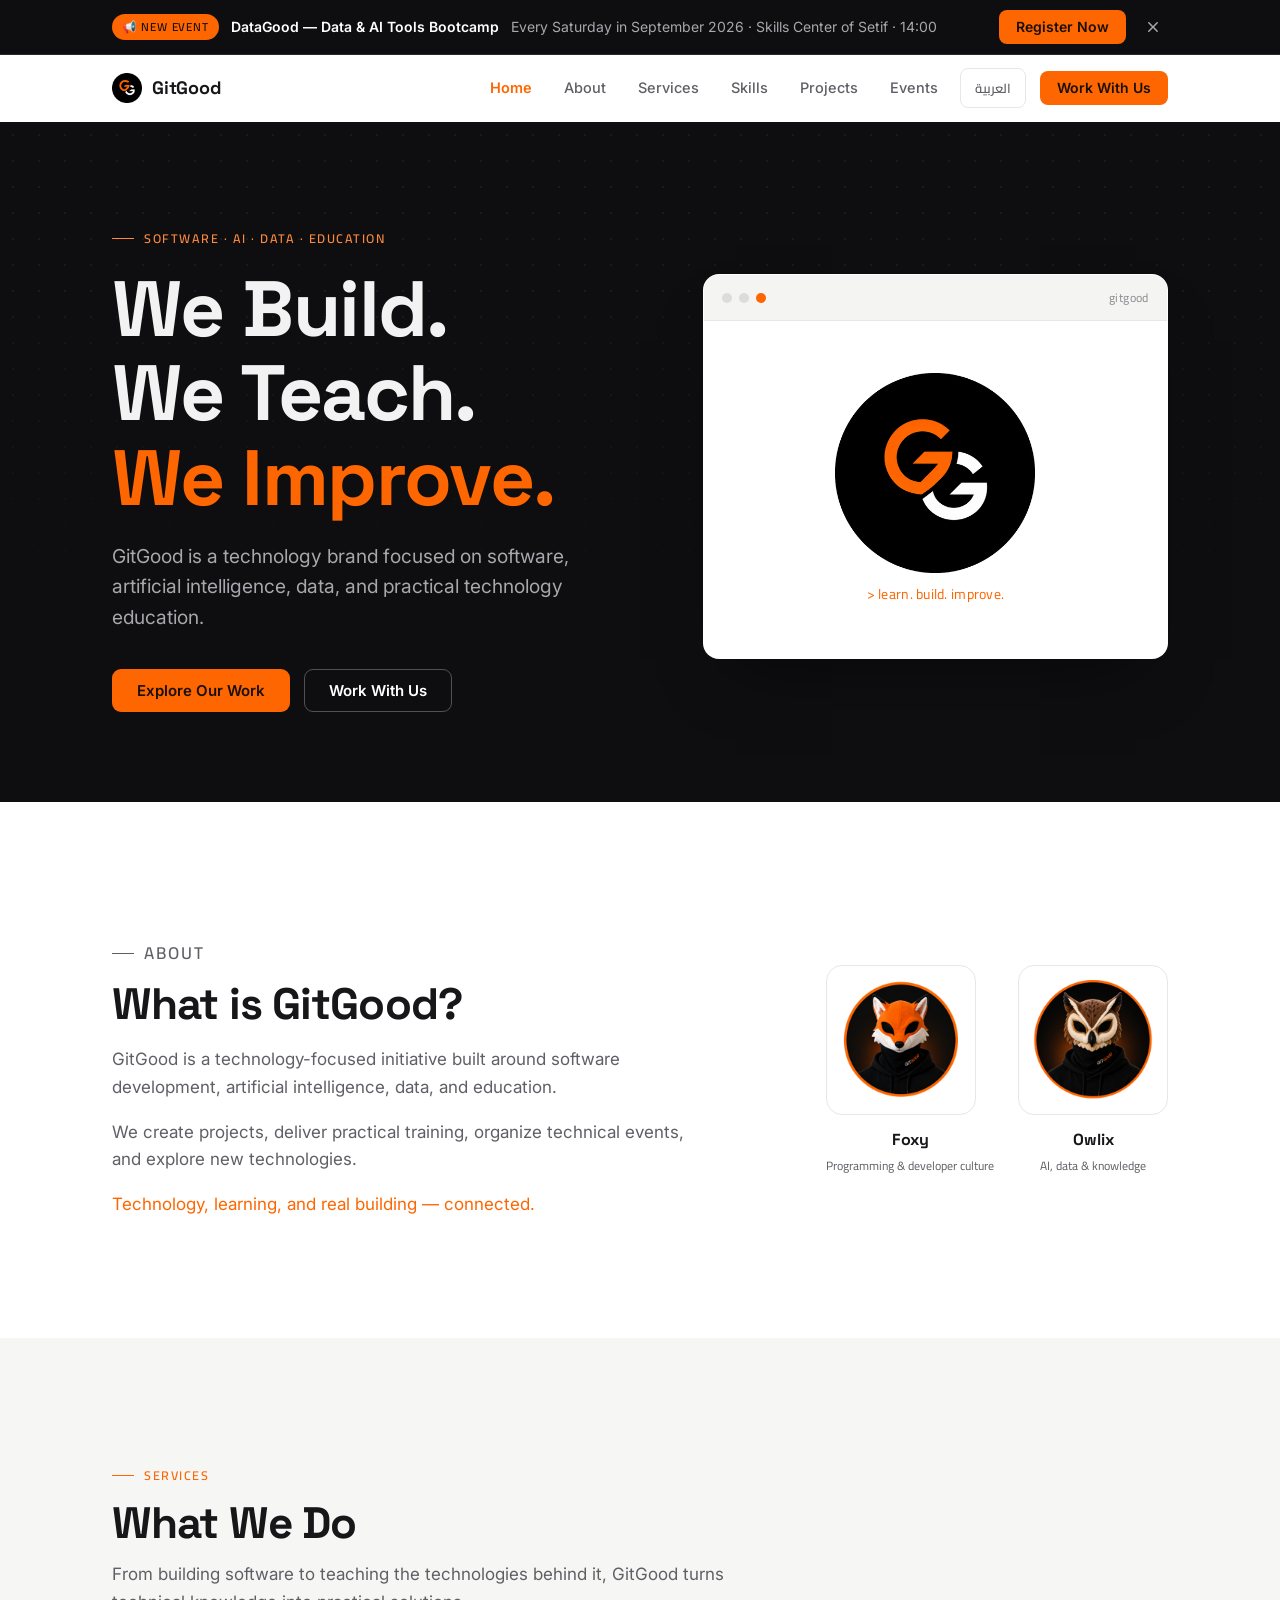
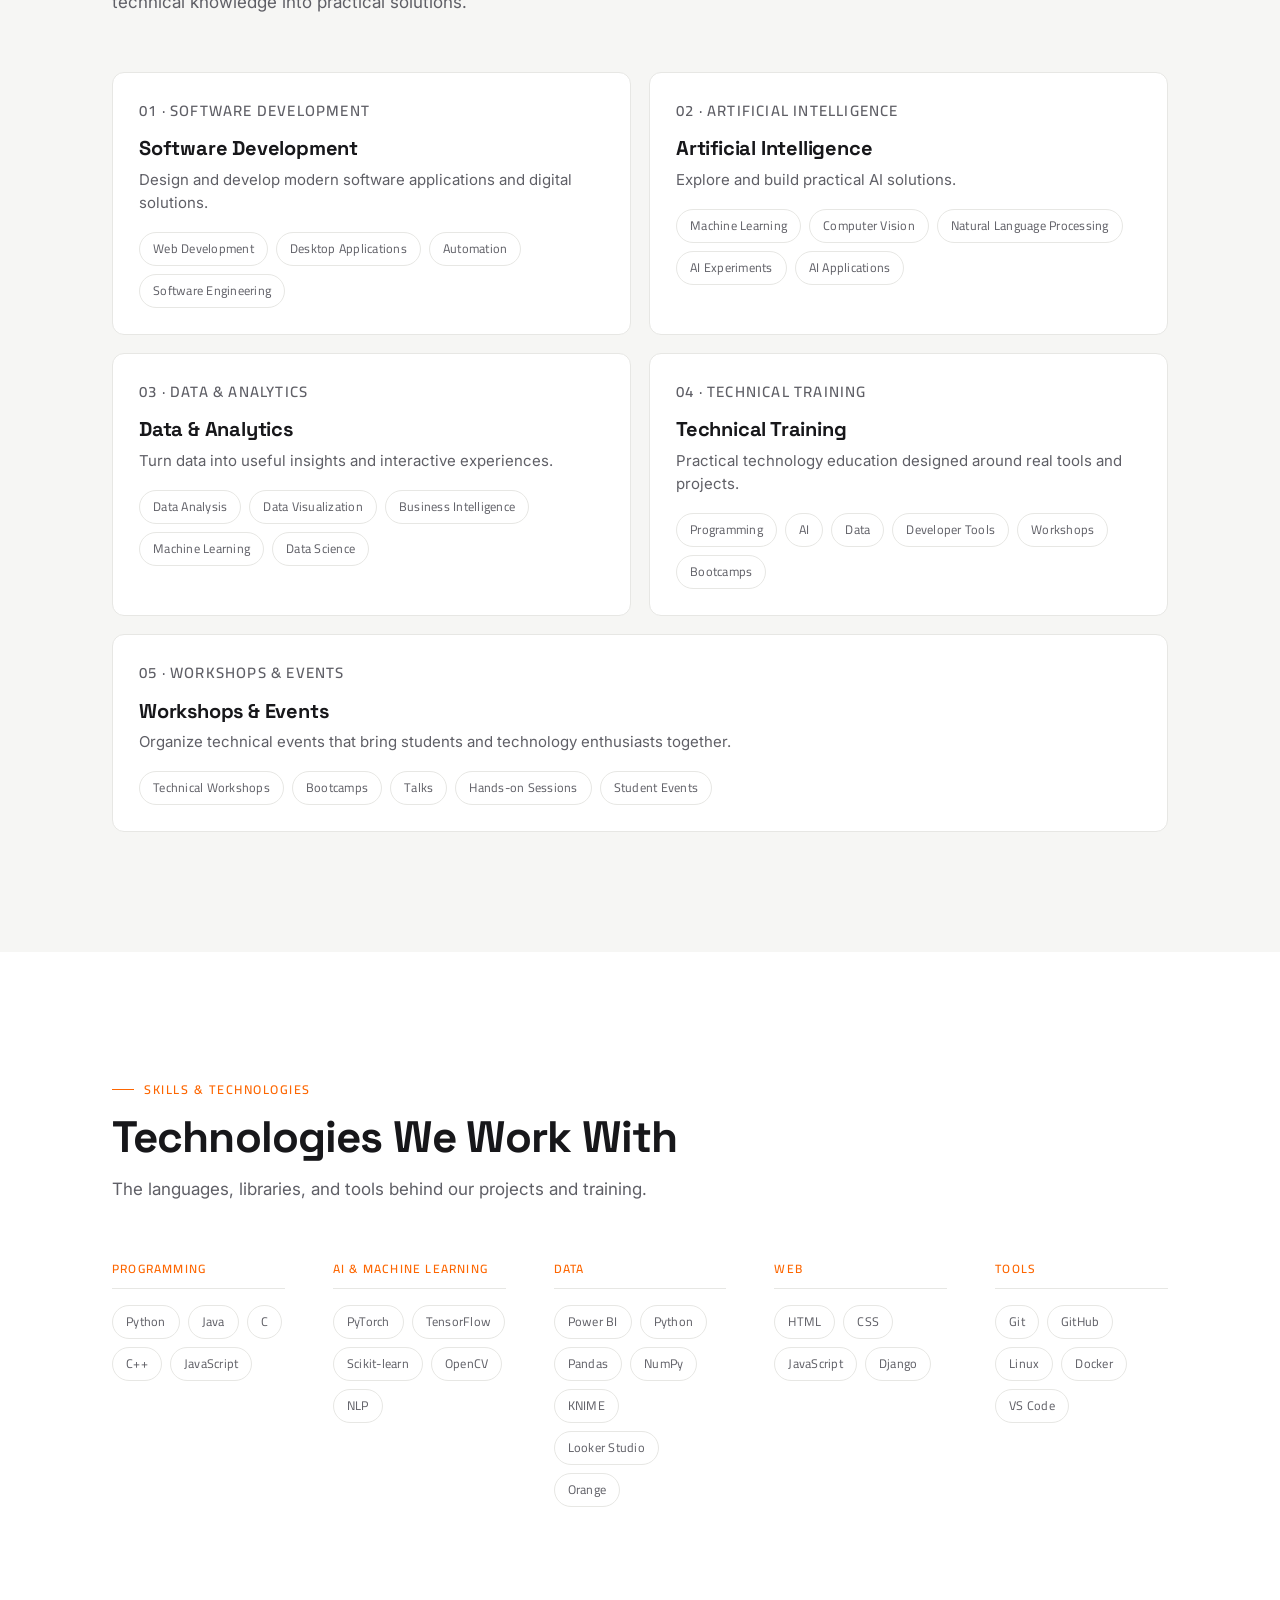
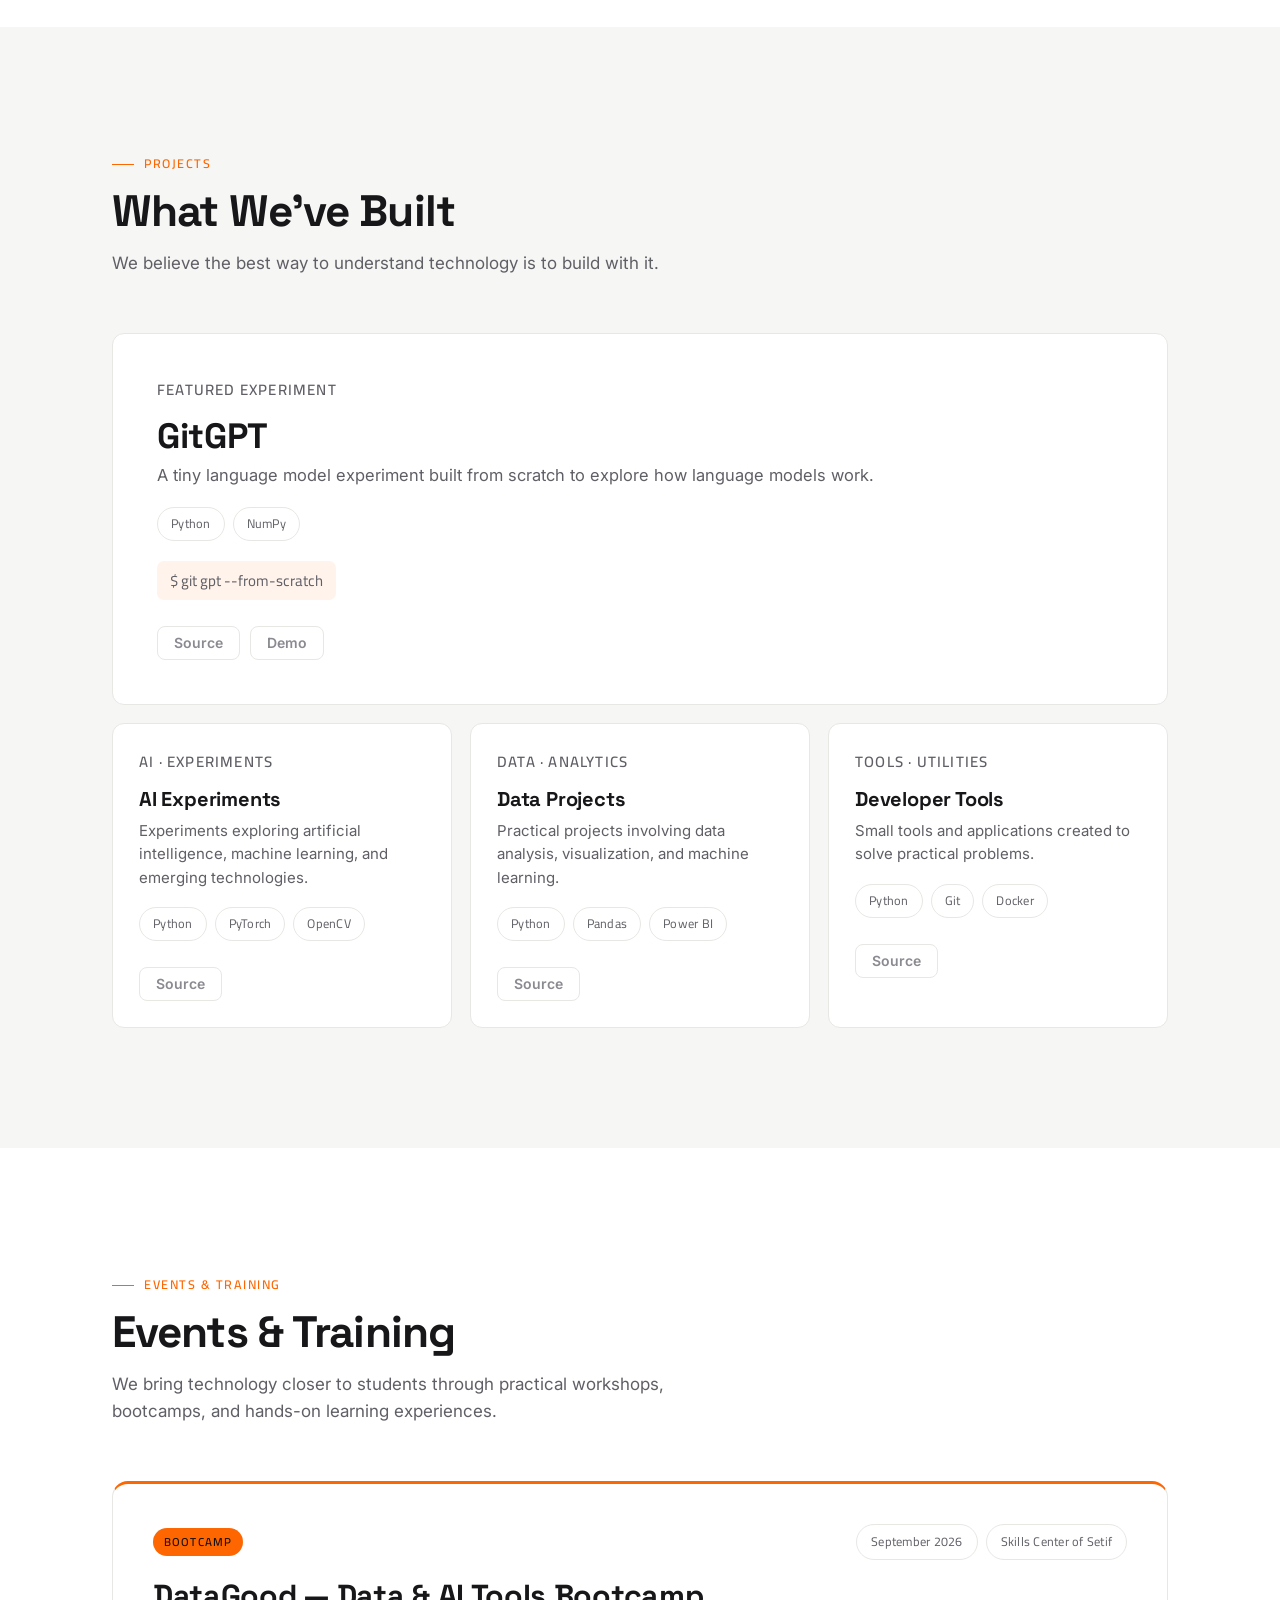
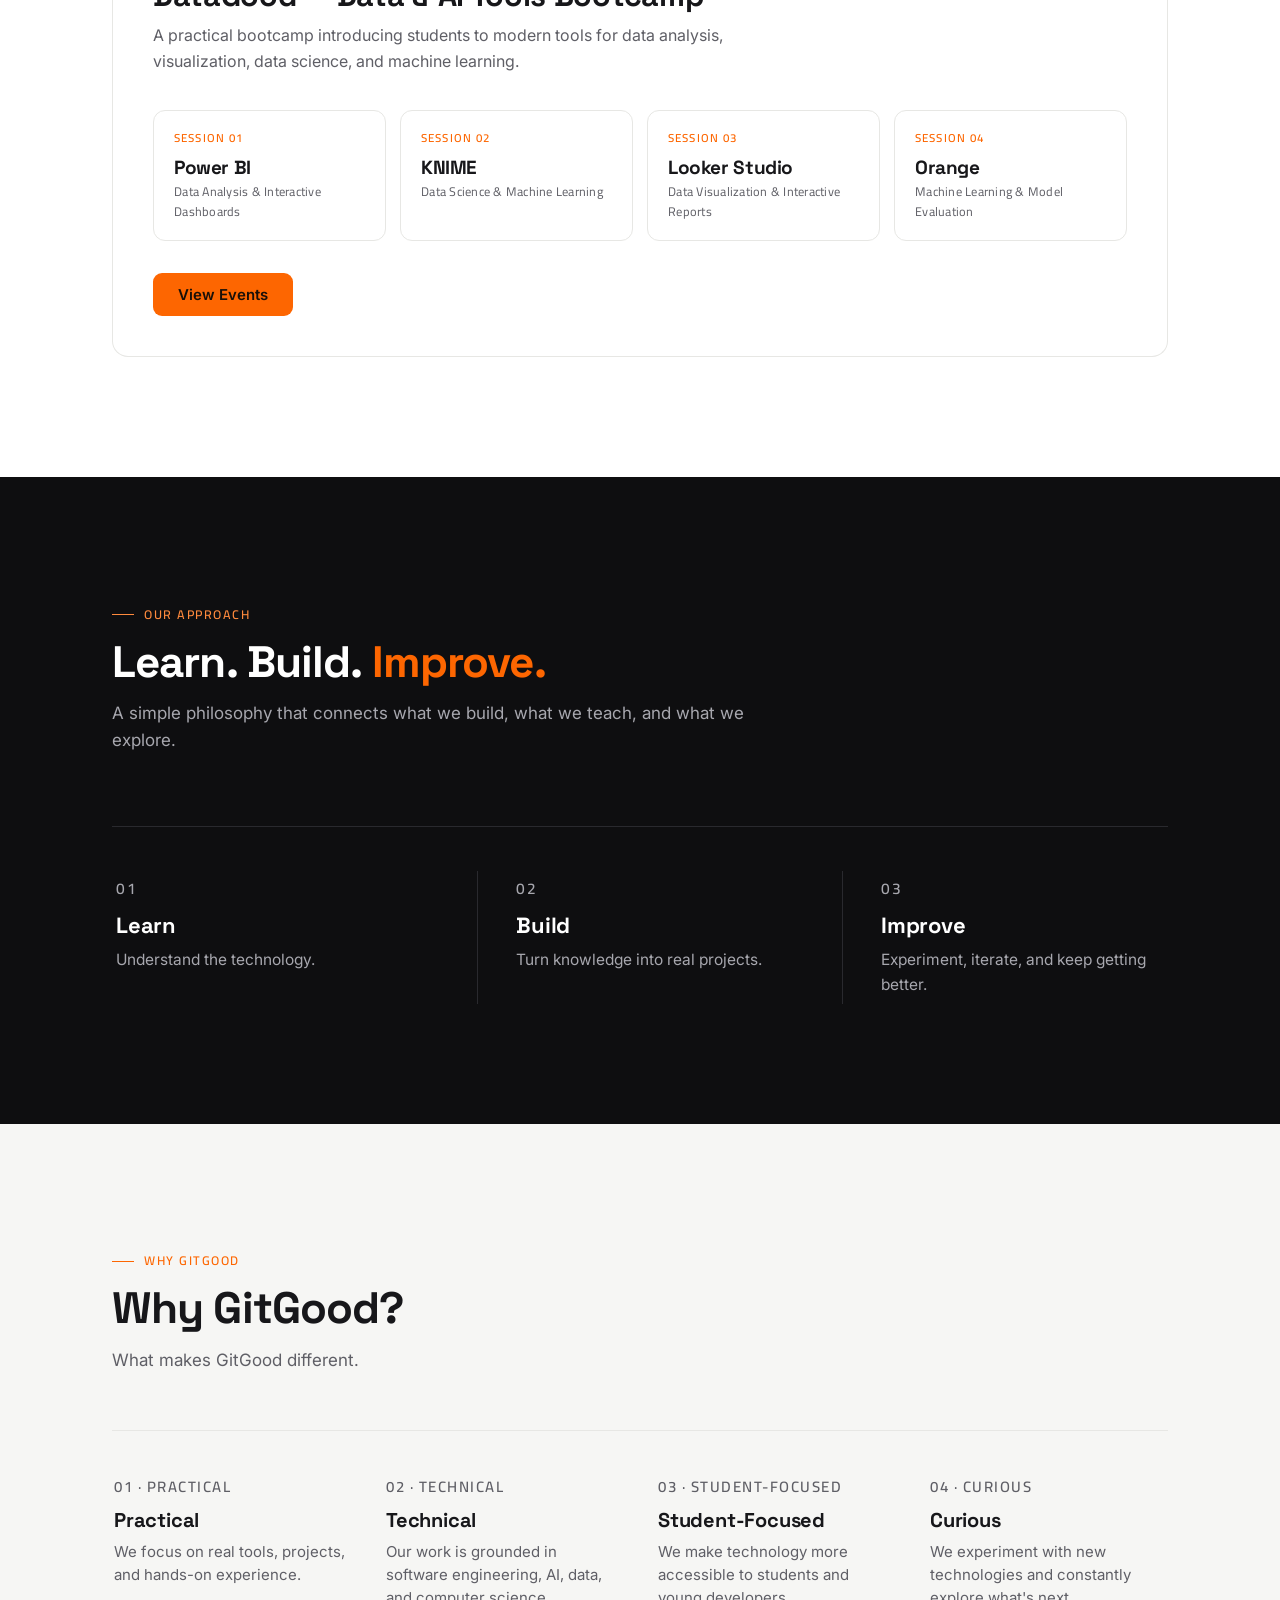
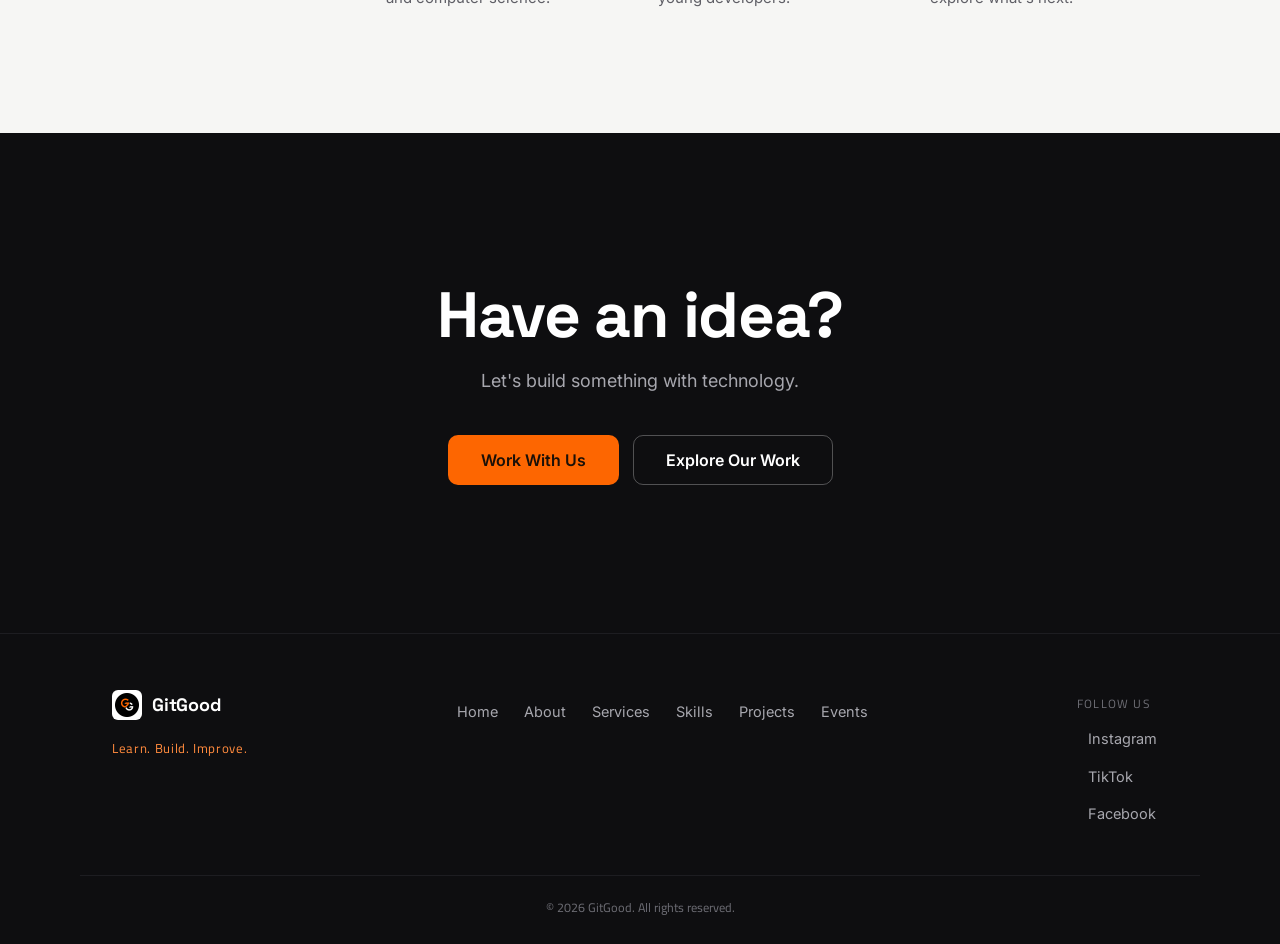
==== commit 580439c6: "add DataGood Notification + registration form" ====
--- a/index.html
+++ b/index.html
@@ -42,6 +42,22 @@
 </head>
 <body>
   <a class="skip-link" href="#main" data-i18n="skip">Skip to content</a>
+
+  <div class="notice-bar" id="eventNotice" role="region" aria-label="Event announcement">
+    <div class="container notice-inner">
+      <p class="notice-text">
+        <span class="notice-flag" data-i18n="notice.flag">📢 New event</span>
+        <span class="notice-title" data-i18n="notice.title">DataGood — Data &amp; AI Tools Bootcamp</span>
+        <span class="notice-detail" data-i18n="notice.detail">Every Saturday in September 2026 · Skills Center of Setif · 14:00</span>
+      </p>
+      <div class="notice-actions">
+        <a class="btn btn-primary btn-sm" href="https://docs.google.com/forms/d/e/1FAIpQLSeUifSq56LfyWuIZgagka9iTpTWPx0hZt7JwQ6uCmYbFIRKvg/viewform?usp=dialog" target="_blank" rel="noopener" data-i18n="notice.register">Register Now</a>
+        <button type="button" class="notice-close" data-notice-close aria-label="Dismiss announcement" data-i18n-attr="aria-label" data-i18n-attr-key="notice.close" title="Dismiss">
+          <svg viewBox="0 0 24 24" width="18" height="18" aria-hidden="true"><path fill="currentColor" d="M18.3 5.7a1 1 0 0 0-1.4 0L12 10.6 7.1 5.7a1 1 0 1 0-1.4 1.4L10.6 12l-4.9 4.9a1 1 0 1 0 1.4 1.4l4.9-4.9 4.9 4.9a1 1 0 0 0 1.4-1.4L13.4 12l4.9-4.9a1 1 0 0 0 0-1.4Z"/></svg>
+        </button>
+      </div>
+    </div>
+  </div>
 
   <header class="site-header" id="top">
     <div class="container nav-bar">
--- a/css/style.css
+++ b/css/style.css
@@ -126,6 +126,74 @@
 }
 .js .reveal.in{opacity:1;transform:none}
 
+.notice-bar{
+  position:relative;
+  z-index:60;
+  background:var(--dark);
+  color:var(--text-dark);
+  border-bottom:1px solid var(--line-dark);
+}
+.notice-inner{
+  display:flex;
+  align-items:center;
+  justify-content:space-between;
+  gap:16px;
+  flex-wrap:wrap;
+  padding-block:10px;
+}
+.notice-text{
+  display:flex;
+  align-items:center;
+  gap:12px;
+  flex-wrap:wrap;
+  font-size:14px;
+}
+.notice-flag{
+  font-family:var(--mono);
+  font-size:11.5px;
+  font-weight:600;
+  letter-spacing:.08em;
+  text-transform:uppercase;
+  color:var(--on-brand);
+  background:var(--brand);
+  padding:4px 10px;
+  border-radius:999px;
+}
+.notice-title{
+  font-weight:600;
+  color:#fff;
+}
+.notice-detail{
+  color:var(--text-dark-muted);
+}
+.notice-actions{
+  display:flex;
+  align-items:center;
+  gap:12px;
+}
+.notice-close{
+  display:inline-flex;
+  align-items:center;
+  justify-content:center;
+  width:30px;
+  height:30px;
+  border-radius:8px;
+  color:var(--text-dark-muted);
+  transition:color .2s ease,background-color .2s ease;
+}
+.notice-close:hover{
+  color:#fff;
+  background:rgba(255,255,255,.1);
+}
+.notice-bar.is-hidden{display:none}
+
+@media (max-width:620px){
+  .notice-flag{margin-bottom:2px}
+  .notice-detail{flex-basis:100%}
+}
+
+[dir="rtl"] .notice-flag{letter-spacing:0}
+
 .site-header{
   position:sticky;
   top:0;
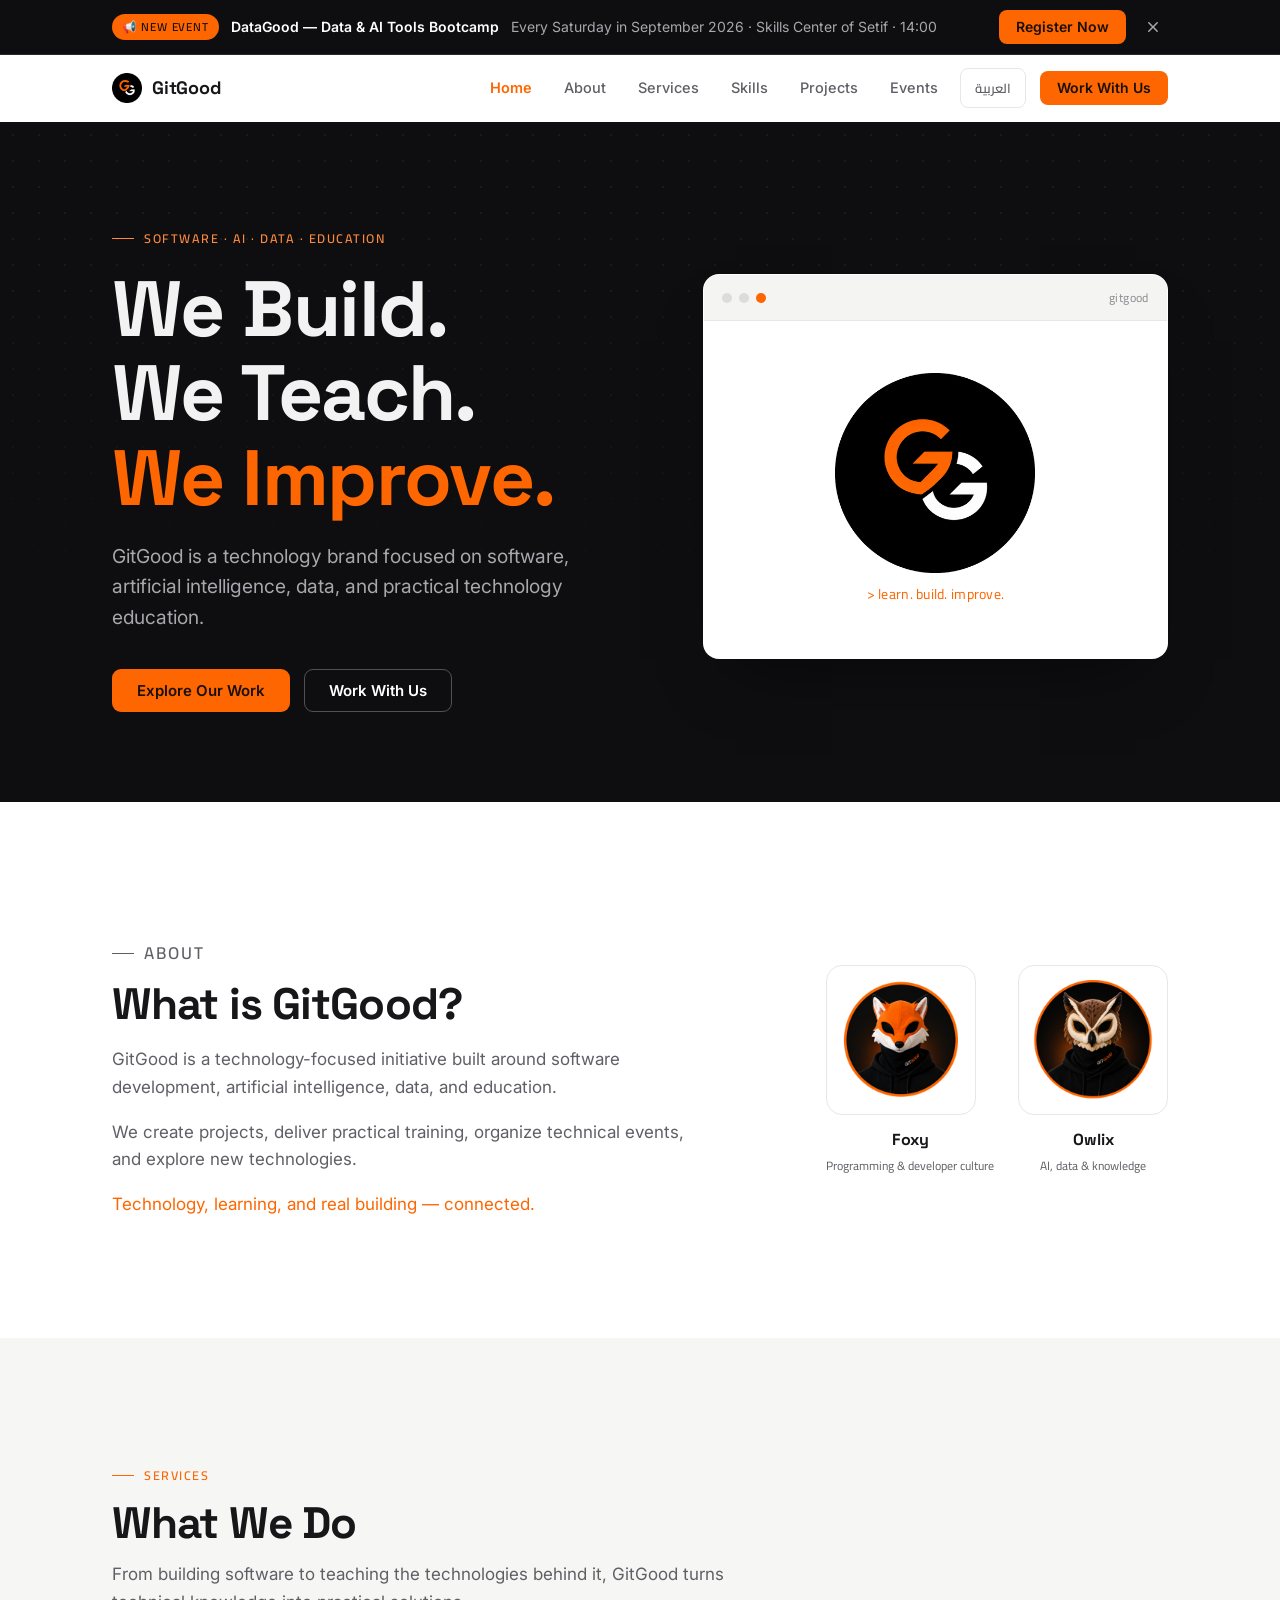
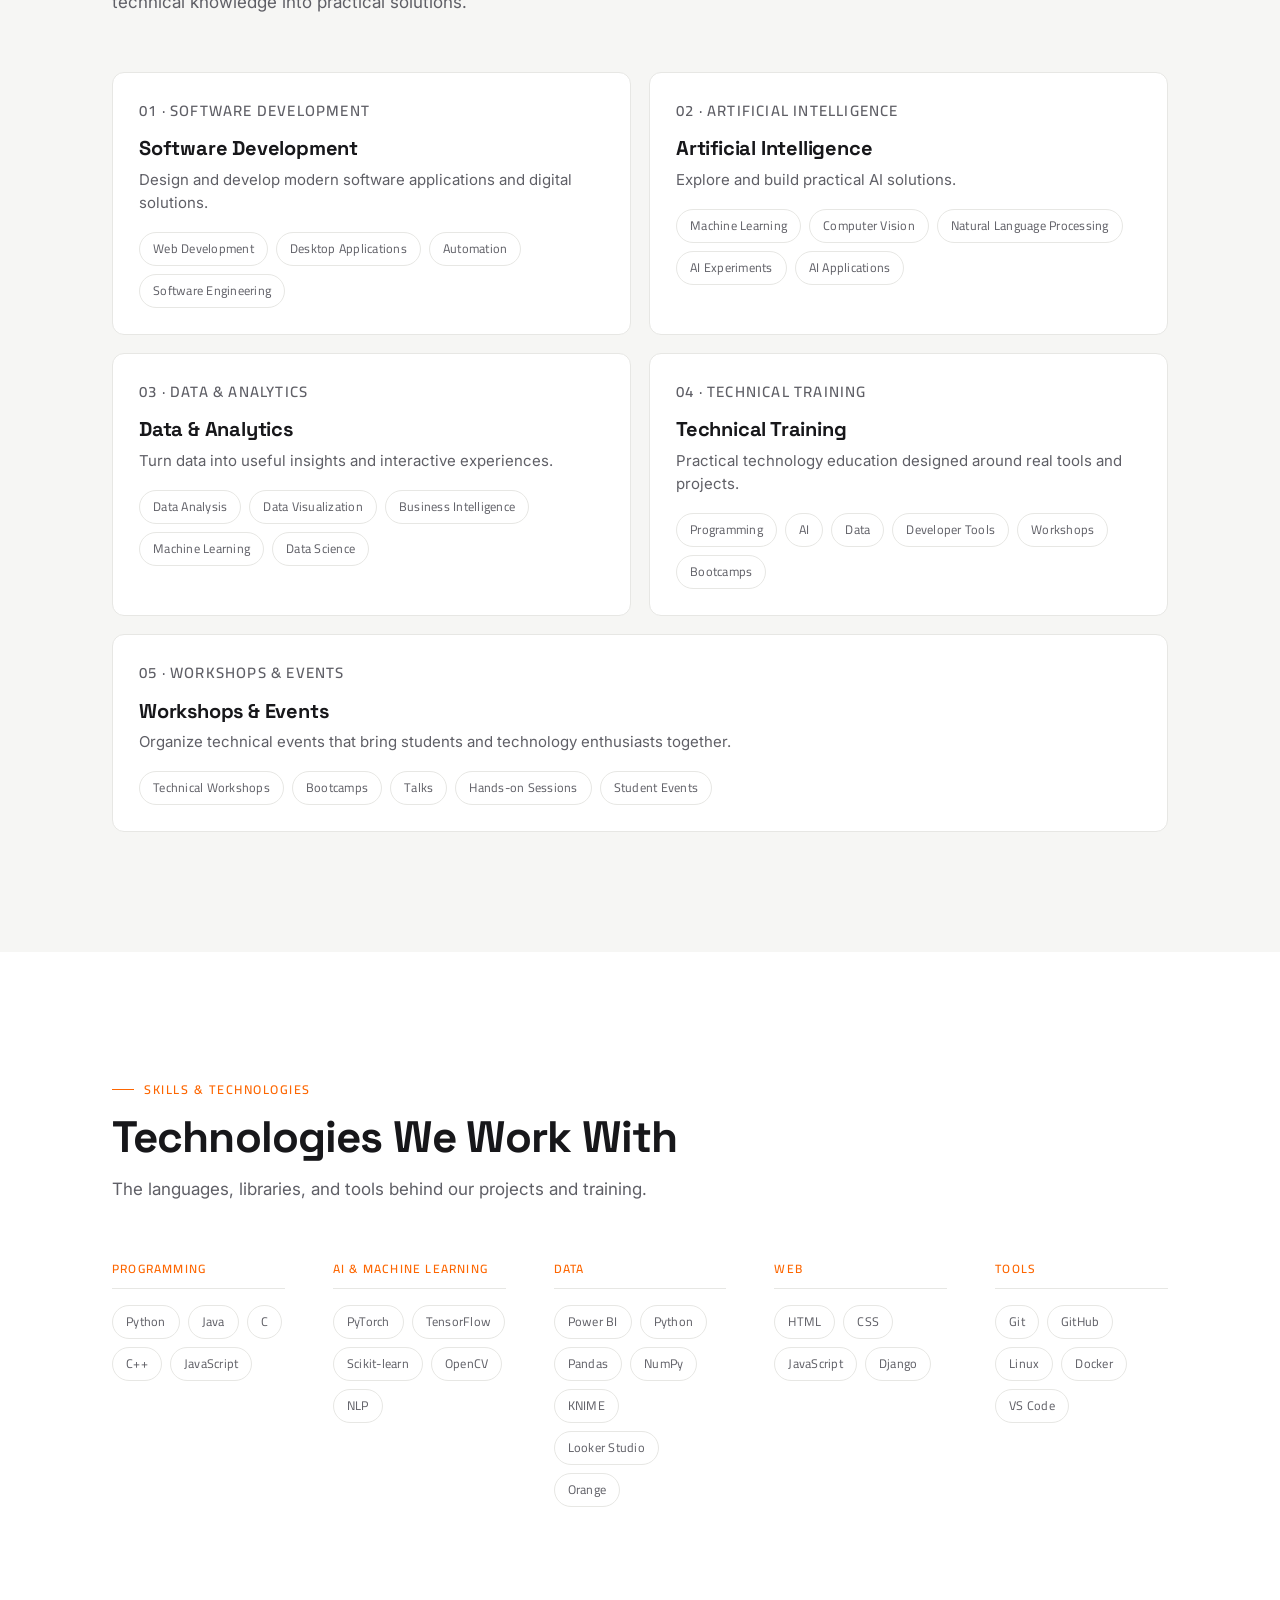
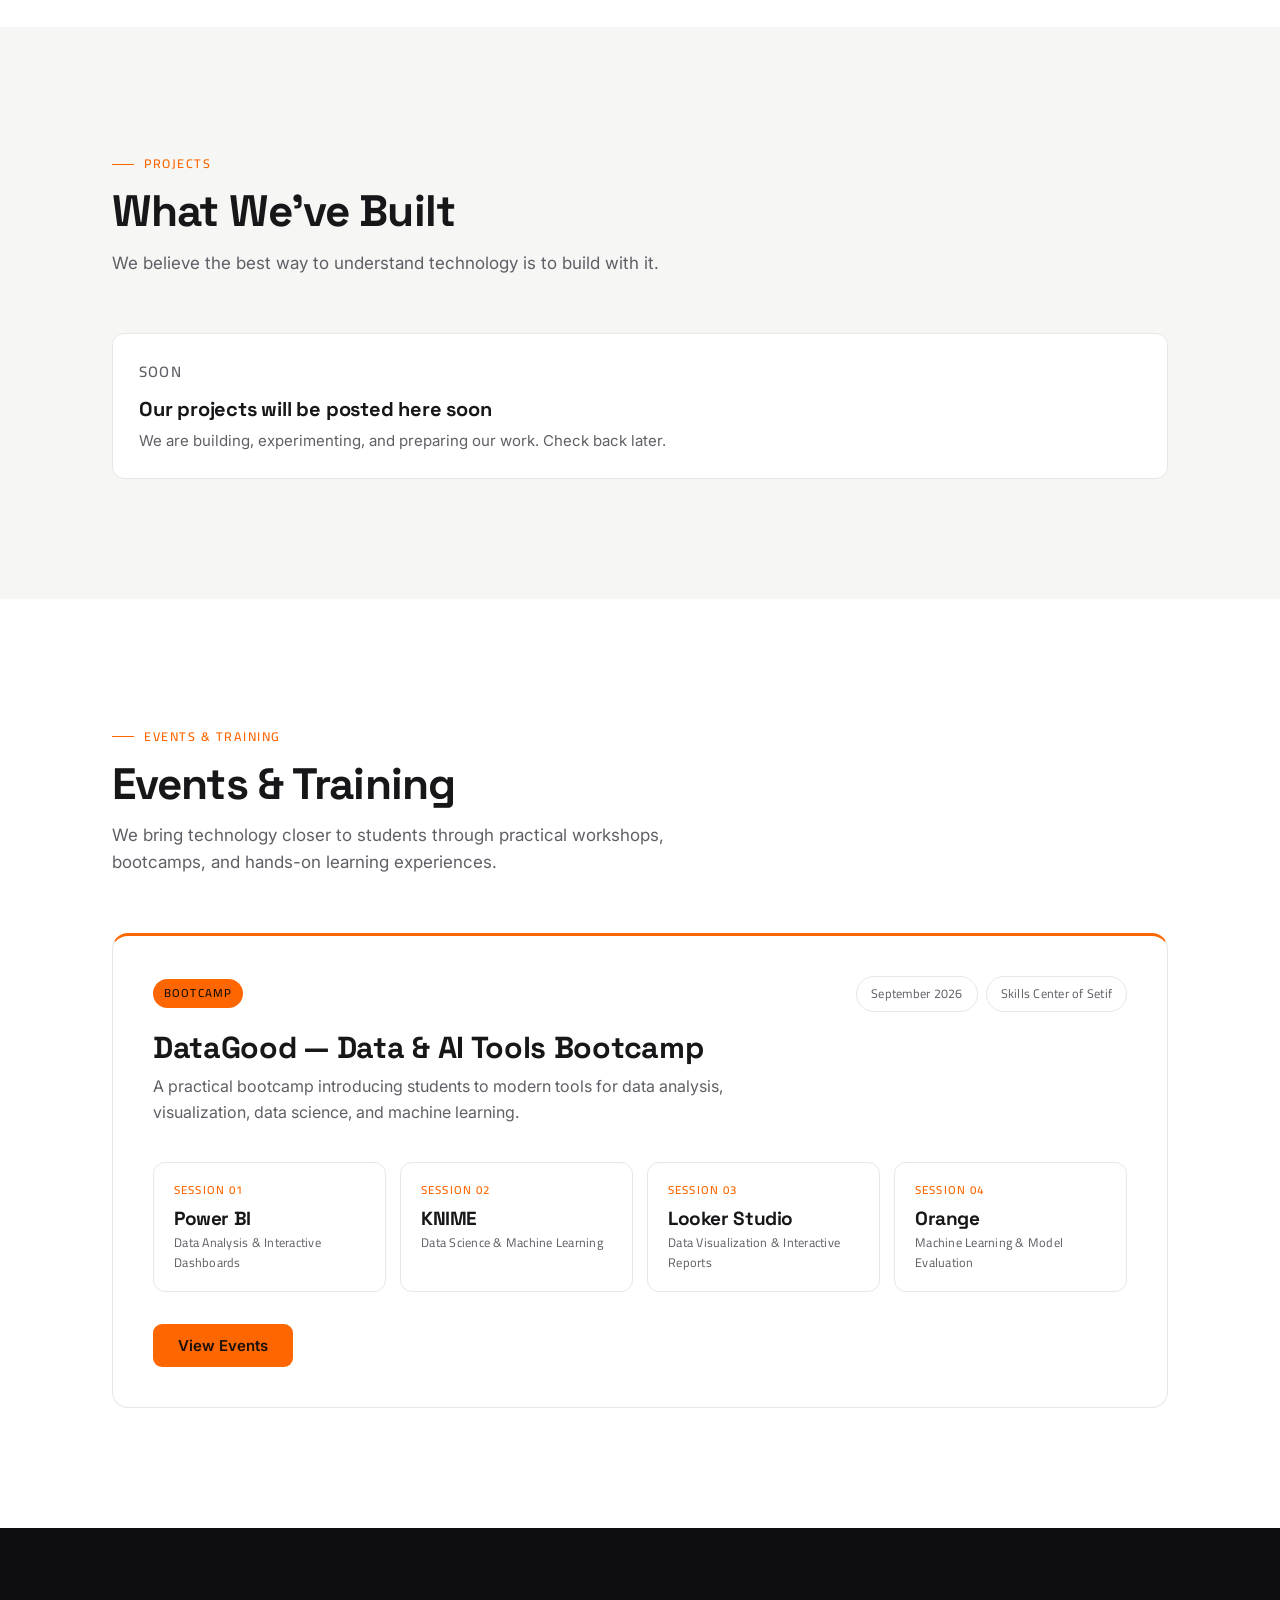
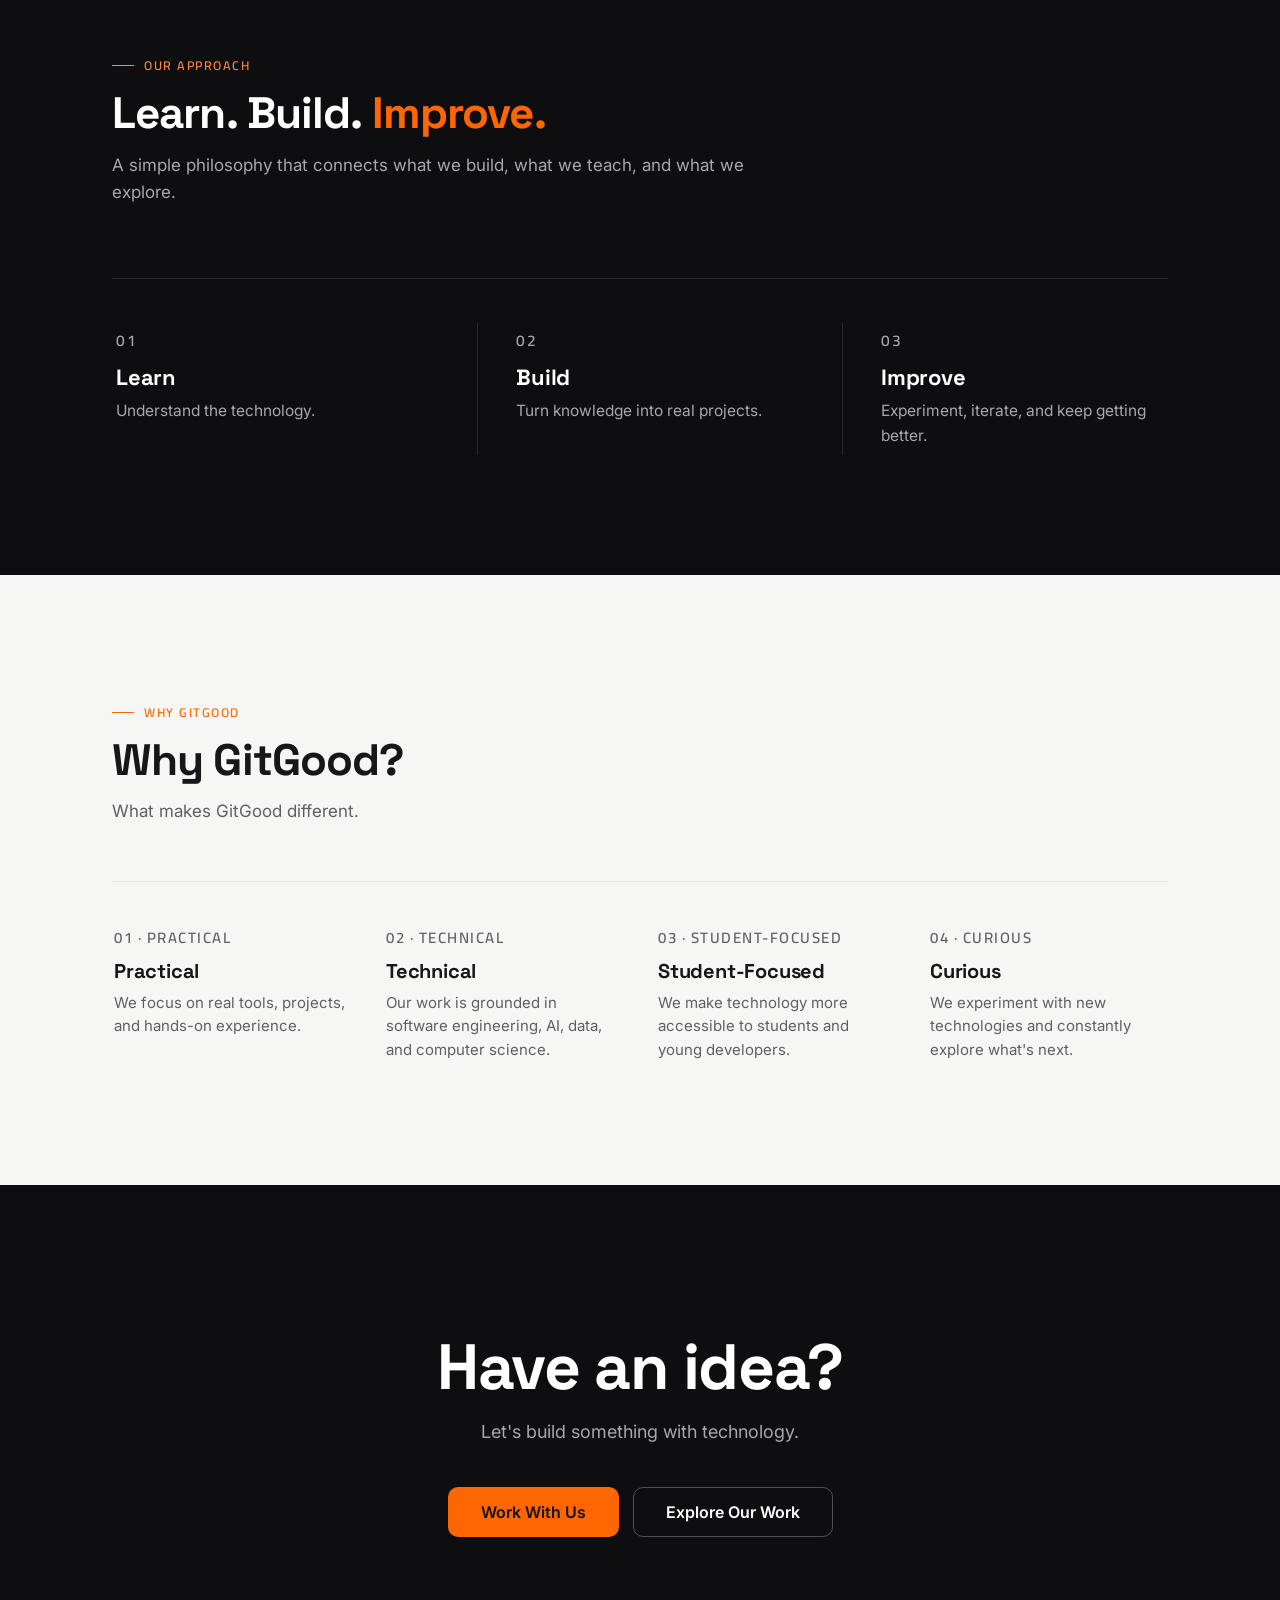
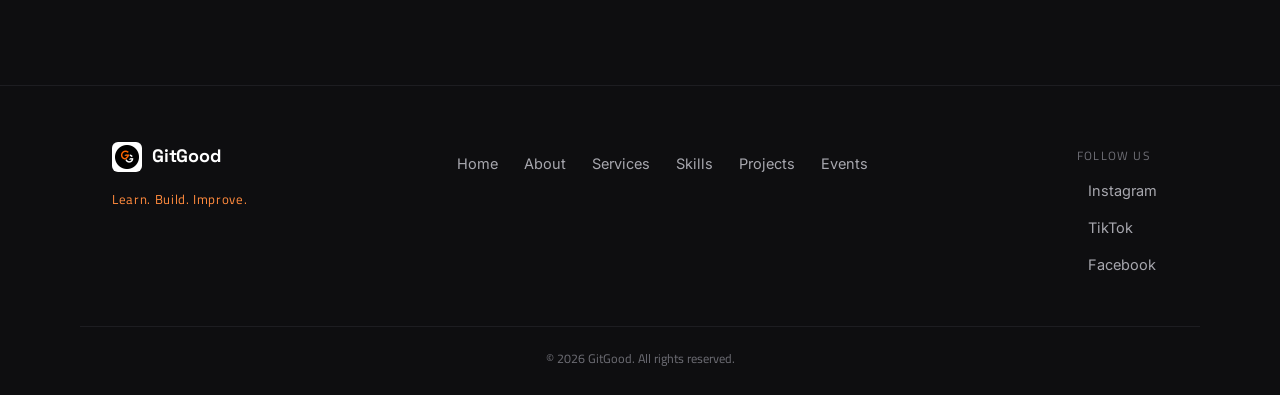
==== commit 01cb33e3: "remove projects temporally" ====
--- a/index.html
+++ b/index.html
@@ -288,64 +288,11 @@
           <p class="section-sub" data-i18n="pj-sub">We believe the best way to understand technology is to build with it.</p>
         </div>
 
-        <article class="project featured reveal">
-          <p class="card-tag" data-i18n="featured-tag">featured experiment</p>
-          <h3>GitGPT</h3>
-          <p data-i18n="gitgpt-desc">A tiny language model experiment built from scratch to explore how language models work.</p>
-          <ul class="tech-list" aria-label="Technologies used" data-i18n-attr="aria-label" data-i18n-attr-key="techs-label">
-            <li>Python</li>
-            <li>NumPy</li>
-          </ul>
-          <p class="project-cmd" aria-hidden="true">$ git gpt --from-scratch</p>
-          <div class="project-actions">
-            <button type="button" class="btn btn-outline btn-sm" disabled title="Coming soon" data-i18n="src-btn" data-i18n-attr="title" data-i18n-attr-key="coming-soon">Source</button>
-            <button type="button" class="btn btn-outline btn-sm" disabled title="Coming soon" data-i18n="demo-btn" data-i18n-attr="title" data-i18n-attr-key="coming-soon">Demo</button>
-          </div>
+        <article class="project empty reveal">
+          <p class="card-tag" data-i18n="pj-empty-tag">soon</p>
+          <h3 data-i18n="pj-empty-title">Our projects will be posted here soon</h3>
+          <p data-i18n="pj-empty-desc">We are building, experimenting, and preparing our work. Check back later.</p>
         </article>
-
-        <div class="project-grid">
-          <article class="project reveal">
-            <p class="card-tag" data-i18n="pj-ai-tag">ai · experiments</p>
-            <h3 data-i18n="pj-ai-title">AI Experiments</h3>
-            <p data-i18n="pj-ai-desc">Experiments exploring artificial intelligence, machine learning, and emerging technologies.</p>
-            <ul class="tech-list" aria-label="Technologies used" data-i18n-attr="aria-label" data-i18n-attr-key="techs-label">
-              <li>Python</li>
-              <li>PyTorch</li>
-              <li>OpenCV</li>
-            </ul>
-            <div class="project-actions">
-              <button type="button" class="btn btn-outline btn-sm" disabled title="Coming soon" data-i18n="src-btn" data-i18n-attr="title" data-i18n-attr-key="coming-soon">Source</button>
-            </div>
-          </article>
-
-          <article class="project reveal">
-            <p class="card-tag" data-i18n="pj-data-tag">data · analytics</p>
-            <h3 data-i18n="pj-data-title">Data Projects</h3>
-            <p data-i18n="pj-data-desc">Practical projects involving data analysis, visualization, and machine learning.</p>
-            <ul class="tech-list" aria-label="Technologies used" data-i18n-attr="aria-label" data-i18n-attr-key="techs-label">
-              <li>Python</li>
-              <li>Pandas</li>
-              <li>Power BI</li>
-            </ul>
-            <div class="project-actions">
-              <button type="button" class="btn btn-outline btn-sm" disabled title="Coming soon" data-i18n="src-btn" data-i18n-attr="title" data-i18n-attr-key="coming-soon">Source</button>
-            </div>
-          </article>
-
-          <article class="project reveal">
-            <p class="card-tag" data-i18n="pj-tools-tag">tools · utilities</p>
-            <h3 data-i18n="pj-tools-title">Developer Tools</h3>
-            <p data-i18n="pj-tools-desc">Small tools and applications created to solve practical problems.</p>
-            <ul class="tech-list" aria-label="Technologies used" data-i18n-attr="aria-label" data-i18n-attr-key="techs-label">
-              <li>Python</li>
-              <li>Git</li>
-              <li>Docker</li>
-            </ul>
-            <div class="project-actions">
-              <button type="button" class="btn btn-outline btn-sm" disabled title="Coming soon" data-i18n="src-btn" data-i18n-attr="title" data-i18n-attr-key="coming-soon">Source</button>
-            </div>
-          </article>
-        </div>
       </div>
     </section>
 
@@ -396,7 +343,7 @@
           </div>
 
           <div class="event-actions">
-            <a href="#" class="btn btn-primary" data-i18n="view-events">View Events</a>
+            <a href="Events/DataGood/index.html" class="btn btn-primary" data-i18n="view-events">View Events</a>
           </div>
         </div>
       </div>
--- a/css/style.css
+++ b/css/style.css
@@ -677,4 +677,233 @@
 [dir="rtl"] .badge,
 [dir="rtl"] .footer-tagline,
 [dir="rtl"] .footer-social-title,
-[dir="rtl"] .panel-title{letter-spacing:0}+[dir="rtl"] .panel-title{letter-spacing:0}
+
+/* ===== Event detail page (Events/DataGood) ===== */
+
+.dg-hero .event-meta{margin-top:28px}
+.dg-hero-meta{display:flex;align-items:center}
+.event-meta-pill-dark{
+  border-color:rgba(255,255,255,.28);
+  color:var(--text-dark-muted);
+  background:rgba(255,255,255,.04);
+}
+.dg-hero-tagline{
+  font-family:var(--mono);
+  font-size:13.5px;
+  letter-spacing:.02em;
+  color:var(--brand-light);
+  margin-top:26px;
+}
+.event-poster{width:100%;height:auto;border-radius:10px;background:var(--bg-alt)}
+
+.dg-panel{
+  border:1px solid var(--line);
+  border-radius:16px;
+  background:#fff;
+  padding:clamp(24px,4vw,40px);
+}
+
+.dg-para{color:var(--muted);font-size:15.5px;line-height:1.65}
+.dg-para + .dg-para{margin-top:14px}
+.dg-para-lg{font-size:17px;color:var(--ink)}
+.dg-para-dark{color:var(--text-dark-muted)}
+.dg-closing{margin-top:clamp(32px,4vw,44px);font-weight:600;color:var(--ink)}
+
+.dg-tools{
+  display:grid;
+  grid-template-columns:repeat(2,1fr);
+  gap:10px;
+  margin:20px 0 6px;
+}
+.dg-tools li{
+  display:flex;
+  align-items:center;
+  gap:12px;
+  border:1px solid var(--line);
+  border-radius:10px;
+  padding:14px 18px;
+  font-size:15px;
+  color:var(--ink);
+  background:var(--bg-alt);
+}
+.dg-tools li::before{content:"";width:8px;height:8px;border-radius:50%;background:var(--brand);flex:none}
+
+.dg-goal{
+  margin-top:clamp(28px,4vw,40px);
+  display:flex;
+  gap:clamp(20px,4vw,56px);
+  align-items:baseline;
+  flex-wrap:wrap;
+}
+.dg-goal-label{font-family:var(--display);font-weight:700;font-size:clamp(1.15rem,2vw,1.35rem)}
+
+.check-list{display:flex;flex-direction:column;gap:10px}
+.check-list li{
+  display:flex;
+  align-items:flex-start;
+  gap:11px;
+  color:var(--ink);
+  font-size:15.5px;
+  line-height:1.55;
+}
+.check-list li::before{
+  content:"✓";
+  flex:none;
+  width:22px;
+  height:22px;
+  border-radius:50%;
+  background:var(--brand-soft);
+  color:var(--brand);
+  display:inline-flex;
+  align-items:center;
+  justify-content:center;
+  font-size:13px;
+  font-weight:700;
+  margin-top:1px;
+}
+.dg-check-list{margin-top:16px}
+
+.dg-card-grid{display:grid;grid-template-columns:repeat(2,1fr);gap:18px}
+.dg-card{
+  display:flex;
+  flex-direction:column;
+  border:1px solid var(--line);
+  border-top:3px solid var(--brand);
+  border-radius:16px;
+  background:#fff;
+  padding:clamp(22px,3vw,30px);
+}
+.dg-card-num{
+  font-family:var(--mono);
+  font-size:12px;
+  font-weight:600;
+  letter-spacing:.1em;
+  text-transform:uppercase;
+  color:var(--brand);
+}
+.dg-card h3{font-size:clamp(1.25rem,2vw,1.5rem);margin:12px 0 4px}
+.dg-card-sub{
+  font-family:var(--mono);
+  font-size:12.5px;
+  letter-spacing:.02em;
+  color:var(--muted);
+}
+.dg-card .dg-para{margin-top:14px}
+.dg-bullets{margin-top:16px}
+.dg-note{
+  font-family:var(--mono);
+  font-size:12.5px;
+  letter-spacing:.02em;
+  color:var(--muted);
+  border-inline-start:3px solid var(--brand);
+  background:var(--brand-soft);
+  border-radius:8px;
+  padding:10px 14px;
+  margin-top:16px;
+}
+
+.dg-split{
+  display:grid;
+  grid-template-columns:1.1fr .9fr;
+  gap:clamp(28px,5vw,64px);
+  align-items:center;
+}
+.dg-gate{
+  background:var(--dark);
+  color:var(--text-dark);
+  border-radius:16px;
+  padding:clamp(24px,3.5vw,36px);
+}
+.dg-gate .dg-para{color:var(--text-dark-muted)}
+.dg-gate-title{
+  font-family:var(--display);
+  font-weight:700;
+  font-size:clamp(1.5rem,3vw,2rem);
+  color:var(--brand-light);
+  margin-bottom:8px;
+}
+
+.dg-instructor-panel{display:flex;align-items:flex-start;gap:clamp(20px,3vw,32px)}
+.dg-avatar-img{
+  flex:none;
+  width:clamp(110px,16vw,160px);
+  height:clamp(110px,16vw,160px);
+  border-radius:50%;
+  object-fit:cover;
+  border:1px solid var(--line);
+  background:var(--bg-alt);
+}
+.dg-instructor-role{font-family:var(--mono);font-size:13px;color:var(--brand);margin-top:4px}
+.dg-instructor-copy .dg-para{margin-top:16px}
+
+.dg-table-wrap{
+  overflow-x:auto;
+  border:1px solid var(--line);
+  border-radius:16px;
+  background:#fff;
+  box-shadow:var(--shadow-sm);
+}
+.dg-table{width:100%;border-collapse:collapse;min-width:540px}
+.dg-table th,.dg-table td{padding:15px 20px;text-align:start;border-bottom:1px solid var(--line);font-size:15px}
+.dg-table thead th{
+  font-family:var(--mono);
+  font-size:12px;
+  font-weight:600;
+  letter-spacing:.08em;
+  text-transform:uppercase;
+  color:var(--muted);
+  background:var(--bg-alt);
+}
+.dg-table tbody tr{transition:background-color .2s ease}
+.dg-table tbody tr:hover{background:var(--bg-alt)}
+.dg-table tbody tr:last-child td{border-bottom:none}
+.dg-tool{font-weight:600;color:var(--ink)}
+
+.dg-loc-card{position:relative;text-align:center;padding:clamp(28px,4vw,44px)}
+.dg-loc-pin{font-size:clamp(2rem,4vw,3rem);line-height:1}
+.dg-loc-name{font-family:var(--display);font-weight:700;font-size:clamp(1.3rem,2.4vw,1.7rem);margin:14px 0 6px}
+.dg-loc-btn{margin-top:20px}
+
+.dg-get-grid{display:grid;grid-template-columns:repeat(2,1fr);gap:clamp(20px,3vw,40px)}
+.dg-get-list{gap:14px}
+
+.dg-organizer{
+  display:grid;
+  grid-template-columns:1.2fr .8fr;
+  gap:clamp(28px,5vw,64px);
+  align-items:center;
+}
+.dg-organizer-logo{display:flex;justify-content:center}
+.dg-organizer-logo img{
+  width:clamp(140px,18vw,220px);
+  height:auto;
+  background:#fff;
+  border-radius:24px;
+  padding:18px;
+}
+
+.dg-philosophy{text-align:center}
+.dg-philosophy .section-head{margin-inline:auto;margin-bottom:0}
+.dg-words{
+  display:flex;
+  justify-content:center;
+  flex-wrap:wrap;
+  gap:clamp(14px,3vw,28px);
+  margin-top:clamp(32px,4vw,48px);
+  font-family:var(--display);
+  font-weight:700;
+  font-size:clamp(2.2rem,7vw,4.2rem);
+  color:var(--ink);
+}
+.dg-words .accent{color:var(--brand)}
+
+@media (max-width:880px){
+  .dg-card-grid{grid-template-columns:1fr}
+  .dg-split{grid-template-columns:1fr}
+  .dg-tools{grid-template-columns:1fr}
+  .dg-get-grid{grid-template-columns:1fr}
+  .dg-organizer{grid-template-columns:1fr}
+  .dg-organizer-logo{order:-1}
+  .dg-instructor-panel{flex-direction:column}
+}
